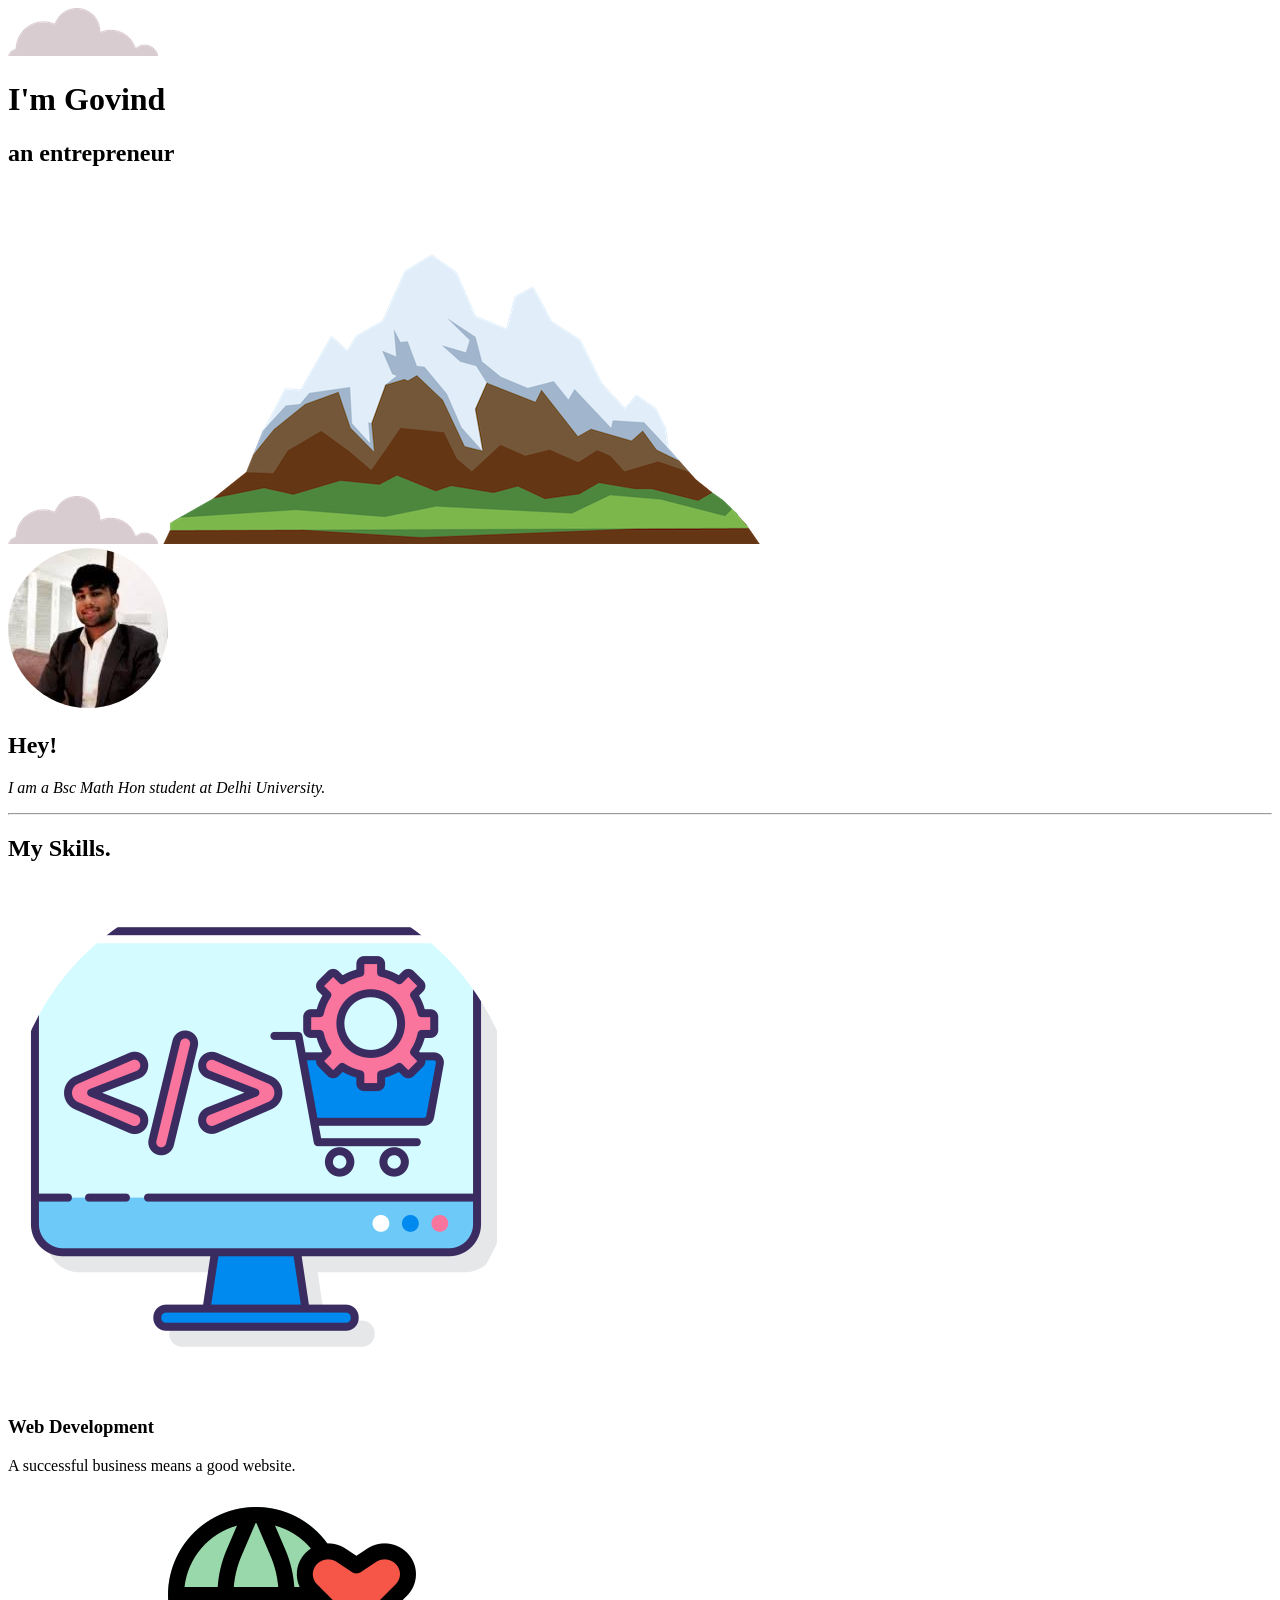
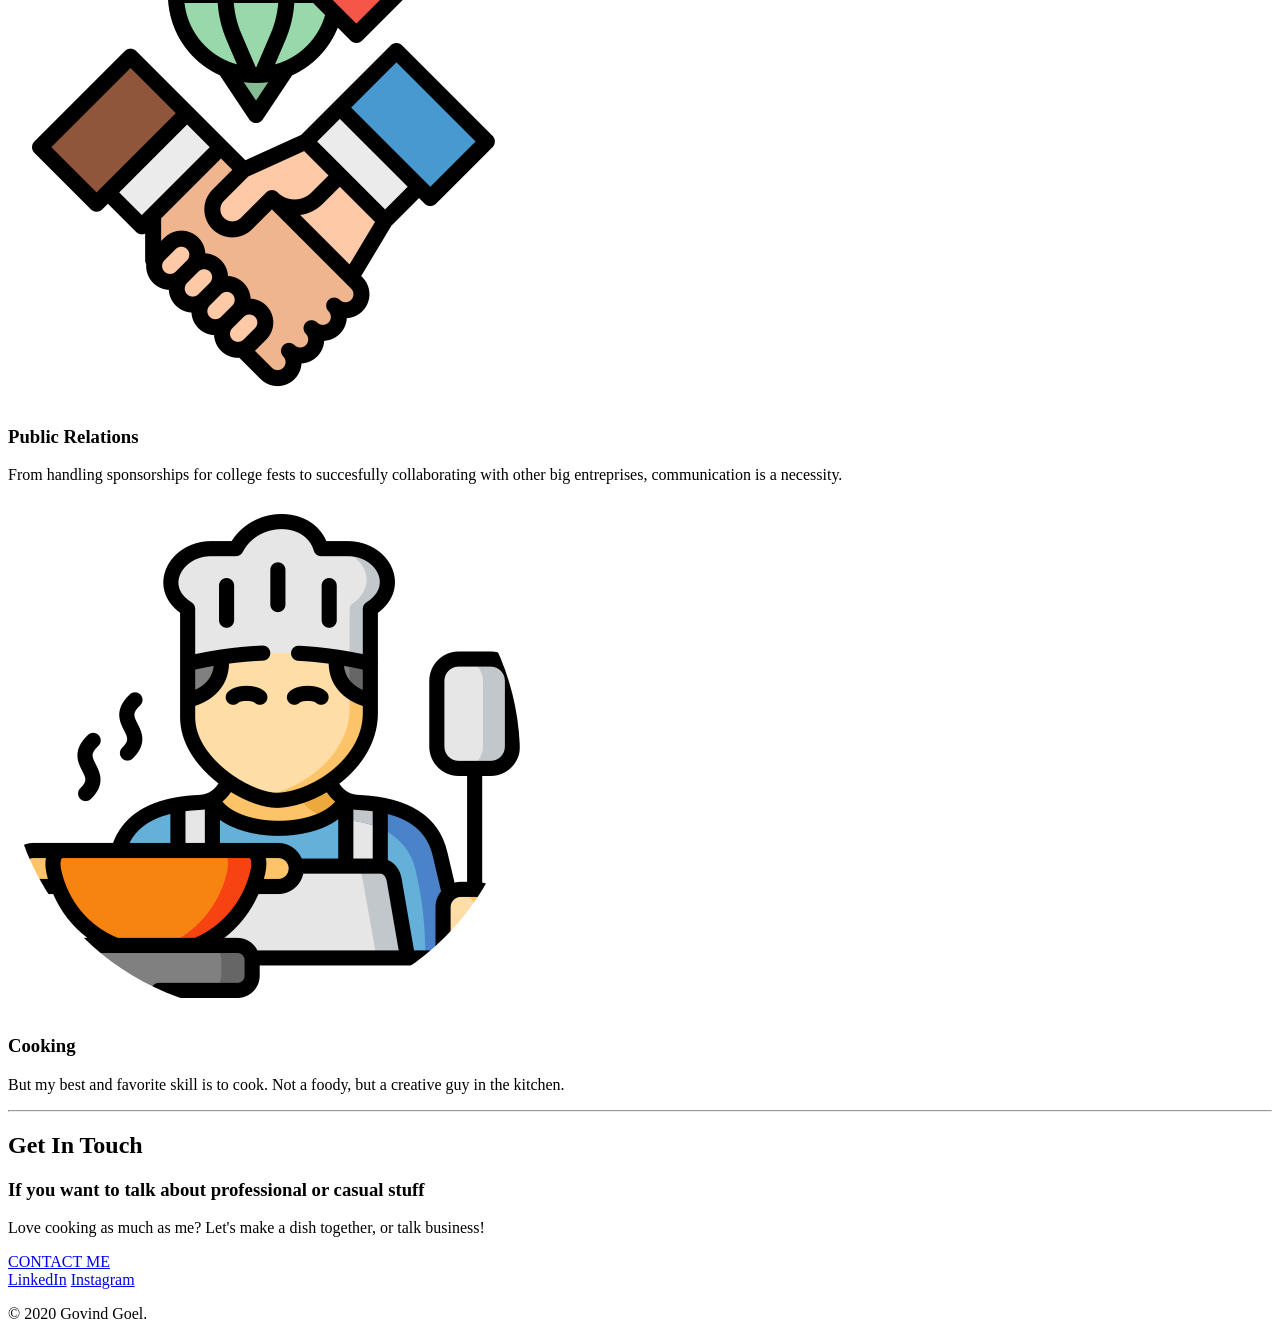
==== index.html @ f6703492 "first commit" ====
<!DOCTYPE html>
<html lang="en" dir="ltr">
  <head>
    <meta charset="utf-8">
    <title>Govind Goel</title>
    <link rel="stylesheet" href="css/styles.css">
    <link rel="icon" href="favicon.lnk">
<link href="https://fonts.googleapis.com/css2?family=Merriweather:ital@1&family=Montserrat:ital@1&family=Sacramento&display=swap" rel="stylesheet">
  </head>
  <body>
    <div class="top-container">
      <img src="images/cloud.png" class="top-cloud" alt="cloud.png">
<h1>I'm Govind</h1>
<h2>an entrepreneur</h2>
<img src="images/cloud.png" class="bottom-cloud" alt="cloud.png">
<img src="images/mountain.png" alt="mountain.png">
</div>
<div class="middle-container">
  <div class="profile">
    <img src="images/Govind.png" alt="govinds pic">
    <h2>Hey!</h2>
    <p><em>I am a Bsc Math Hon student at Delhi University.</em></p>
  </div>
  <hr>
  <div class="skills">
    <h2>My Skills.</h2>
    <div class="skill-row">
      <img class="coding-img" src="images/commerce.png" alt="coding.png">
      <h3>Web Development</h3>
      <p>A successful business means a good website.</p>
    </div>
    <div class="skill-row">
      <img class="pr-img" src="images/connection.png" alt="Public Relations">
      <h3>Public Relations</h3>
      <p>From handling sponsorships for college fests to succesfully collaborating with other big entreprises, communication is a necessity. </p>
    </div>
    <div class="skill-row">
      <img class="cook-img" src="images/cook.png" alt="Cooking.png">
      <h3>Cooking</h3>
      <p>But my best and favorite skill is to cook. Not a foody, but a creative guy in the kitchen.</p>
  </div>
  <hr>
  <div class="contact-me">
    <h2>Get In Touch</h2>
    <h3>If you want to talk about professional or casual stuff</h3>
    <p>Love cooking as much as me? Let's make a dish together, or talk business!</p>
    <a class="classname" href="mailto:govindnarayangoel395@gmail.com">CONTACT ME</a>
  </div>
</div>


<div class="bottom-container">
  <a class="footer-link" href="https://www.linkedin.com/in/govind-goel-08886a194/">LinkedIn</a>
  <a class="footer-link" href="https:www.instagram.com/govind_goel/?hl=en">Instagram</a>
  <p class="copyright"> © 2020 Govind Goel.</p>
</div>

  </body>
</html>
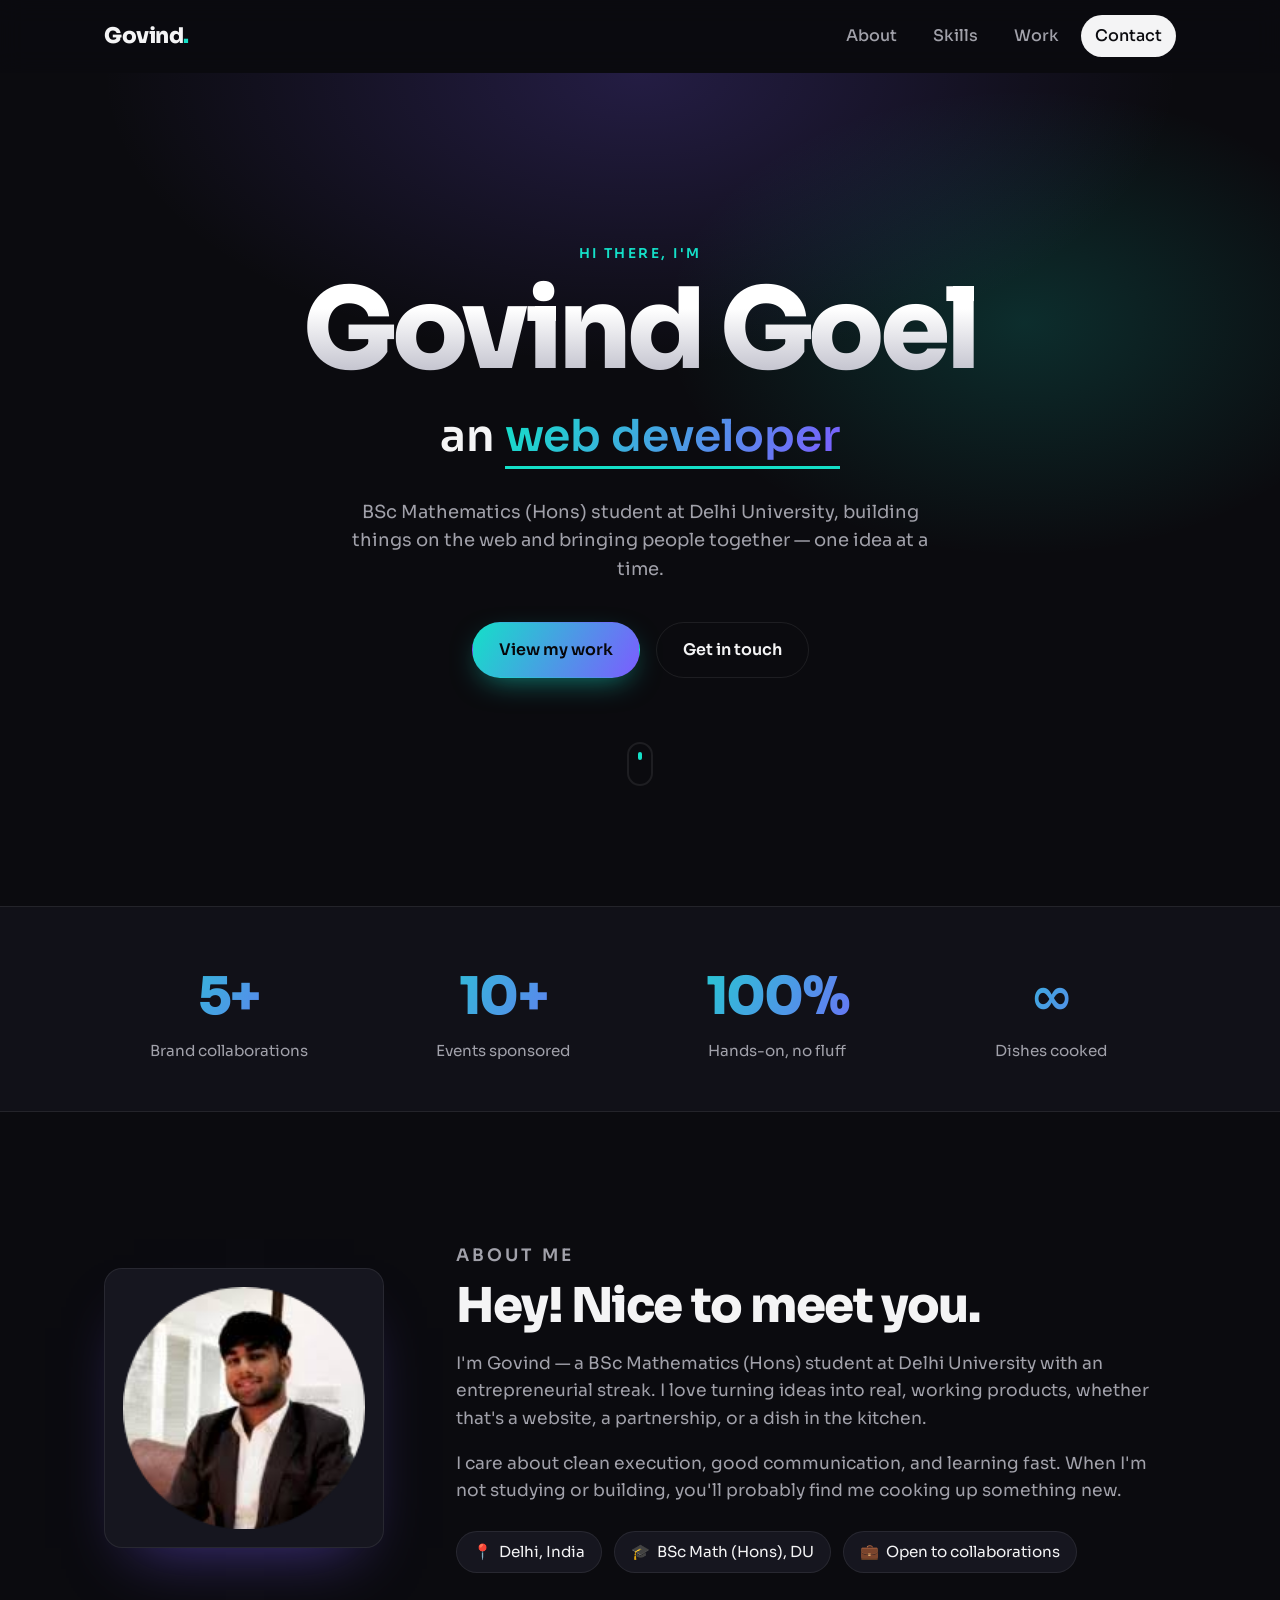
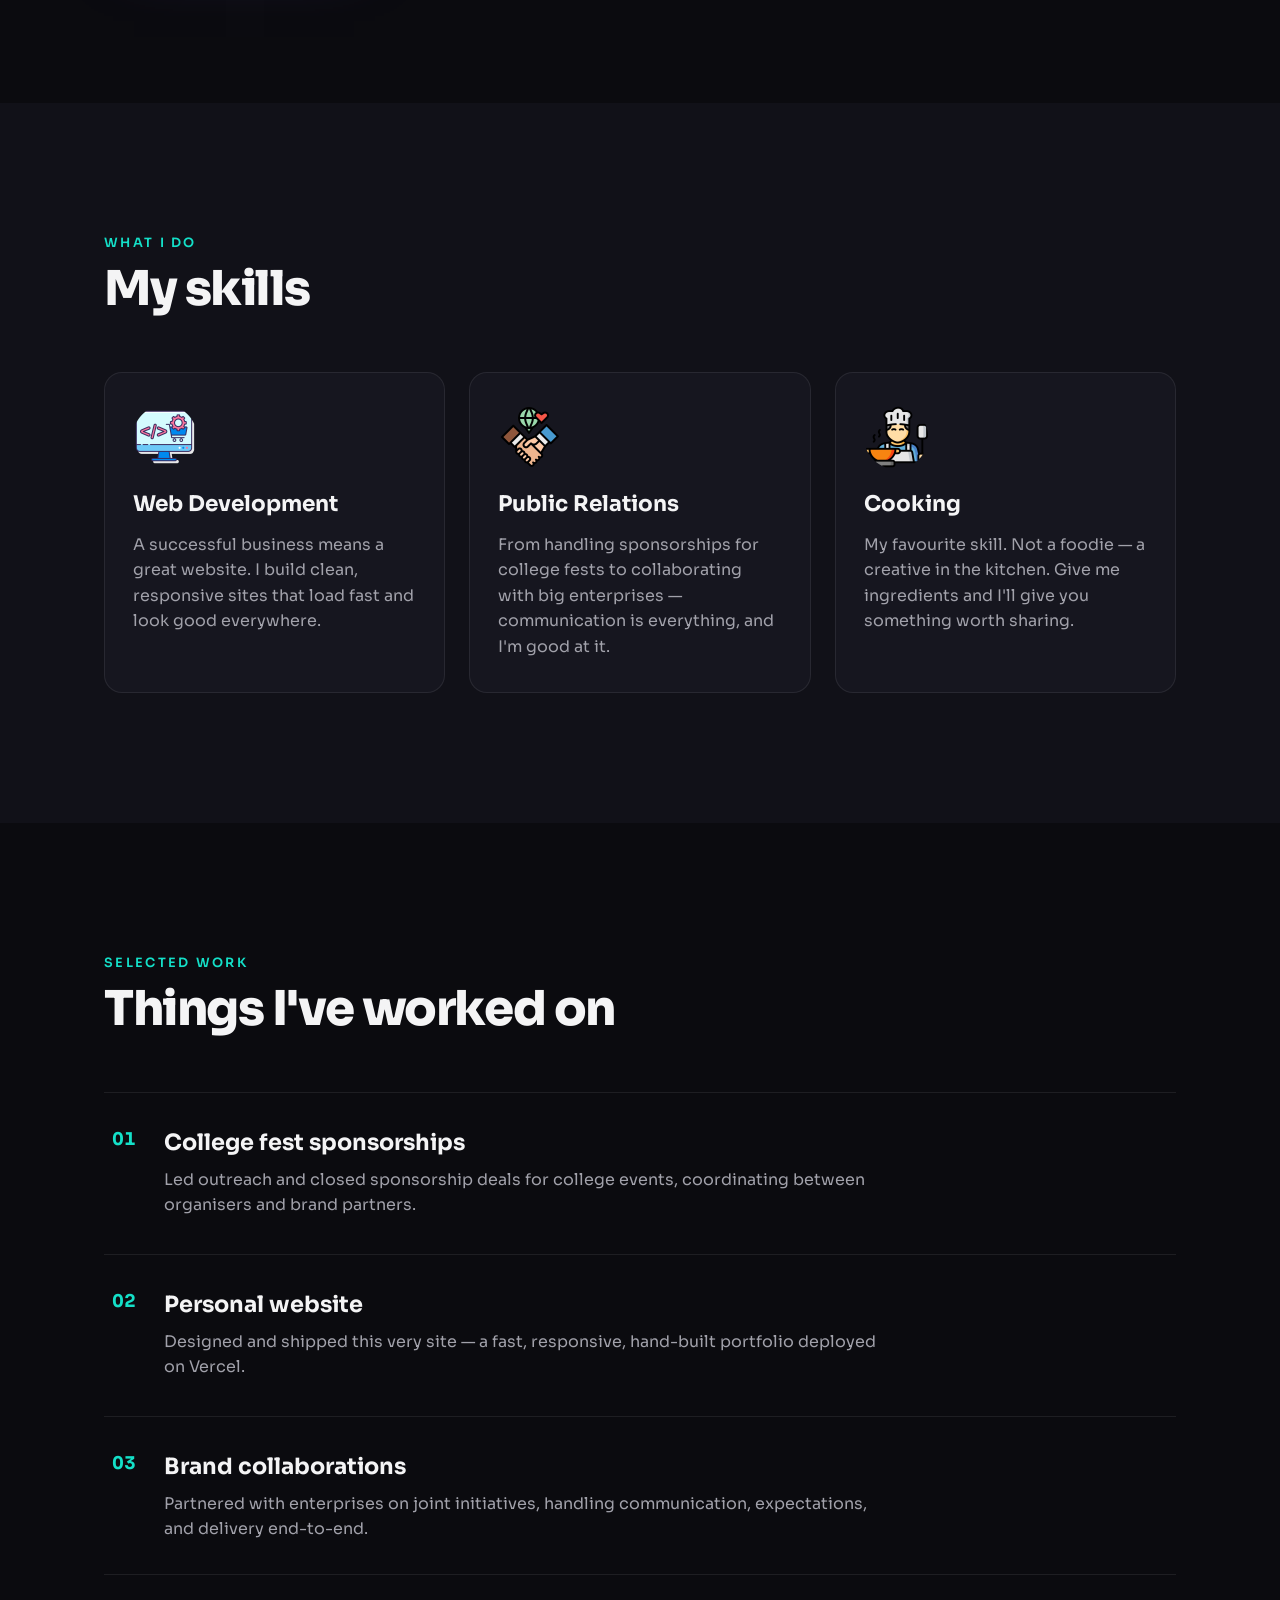
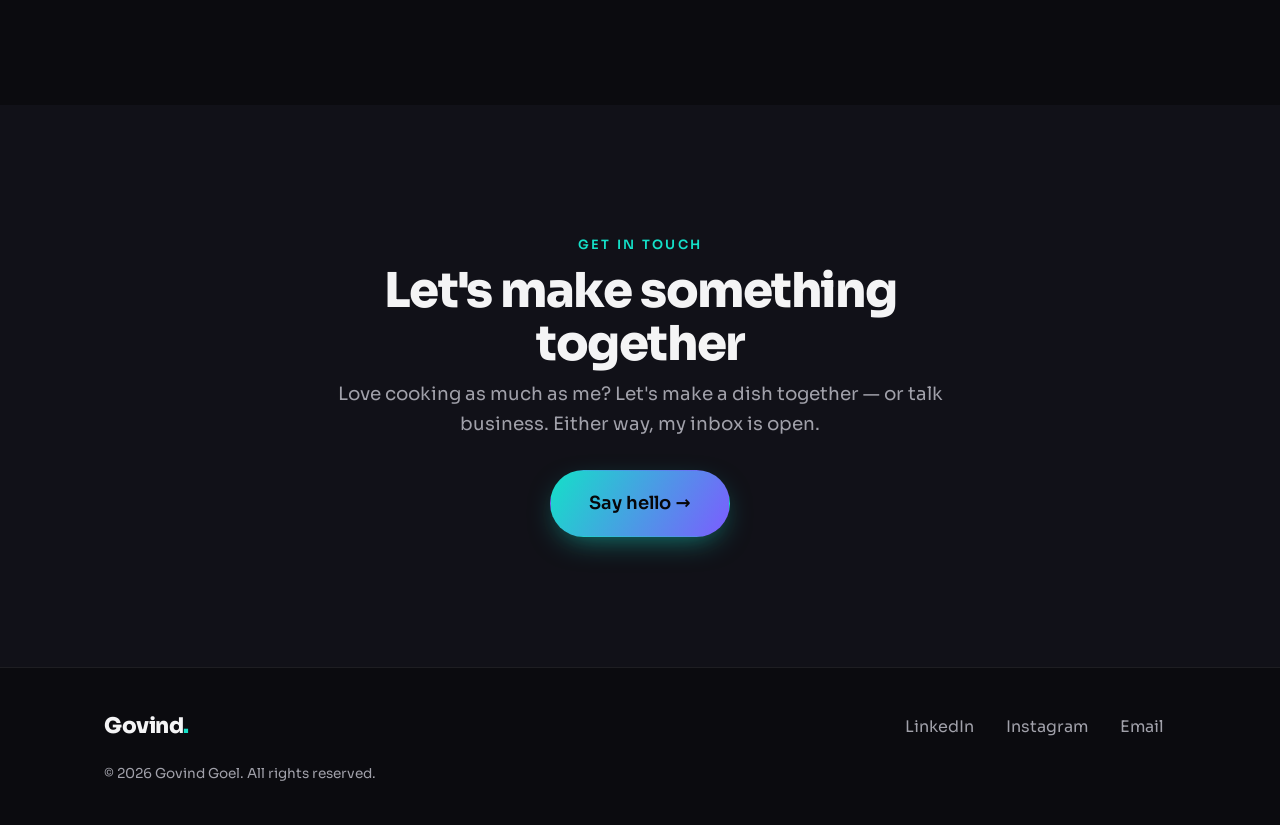
==== commit cd123c75: "Redesign personal site into a modern, bold creator-style landing page - Rebuild index.html with sema" ====
--- a/index.html
+++ b/index.html
@@ -1,59 +1,245 @@
 <!DOCTYPE html>
 <html lang="en" dir="ltr">
   <head>
-    <meta charset="utf-8">
-    <title>Govind Goel</title>
-    <link rel="stylesheet" href="css/styles.css">
-    <link rel="icon" href="favicon.lnk">
-<link href="https://fonts.googleapis.com/css2?family=Merriweather:ital@1&family=Montserrat:ital@1&family=Sacramento&display=swap" rel="stylesheet">
+    <script>
+      /* mark JS-enabled so scroll-reveal is a progressive enhancement */
+      document.documentElement.classList.add("js");
+    </script>
+    <meta charset="utf-8" />
+    <meta name="viewport" content="width=device-width, initial-scale=1.0" />
+    <meta name="description" content="Govind Goel — entrepreneur and BSc Mathematics (Hons) student at Delhi University. Web development, public relations, and a love for cooking." />
+    <meta name="author" content="Govind Goel" />
+
+    <!-- Open Graph / social preview -->
+    <meta property="og:title" content="Govind Goel — Entrepreneur" />
+    <meta property="og:description" content="Entrepreneur & BSc Mathematics (Hons) student at Delhi University." />
+    <meta property="og:type" content="website" />
+
+    <title>Govind Goel — Entrepreneur</title>
+
+    <link rel="icon" type="image/svg+xml" href="favicon.svg" />
+    <link rel="preconnect" href="https://fonts.googleapis.com" />
+    <link rel="preconnect" href="https://fonts.gstatic.com" crossorigin />
+    <link
+      href="https://fonts.googleapis.com/css2?family=Sora:wght@400;500;600;700;800&family=Sacramento&display=swap"
+      rel="stylesheet"
+    />
+    <link rel="stylesheet" href="CSS/styles.css" />
   </head>
+
   <body>
-    <div class="top-container">
-      <img src="images/cloud.png" class="top-cloud" alt="cloud.png">
-<h1>I'm Govind</h1>
-<h2>an entrepreneur</h2>
-<img src="images/cloud.png" class="bottom-cloud" alt="cloud.png">
-<img src="images/mountain.png" alt="mountain.png">
-</div>
-<div class="middle-container">
-  <div class="profile">
-    <img src="images/Govind.png" alt="govinds pic">
-    <h2>Hey!</h2>
-    <p><em>I am a Bsc Math Hon student at Delhi University.</em></p>
-  </div>
-  <hr>
-  <div class="skills">
-    <h2>My Skills.</h2>
-    <div class="skill-row">
-      <img class="coding-img" src="images/commerce.png" alt="coding.png">
-      <h3>Web Development</h3>
-      <p>A successful business means a good website.</p>
-    </div>
-    <div class="skill-row">
-      <img class="pr-img" src="images/connection.png" alt="Public Relations">
-      <h3>Public Relations</h3>
-      <p>From handling sponsorships for college fests to succesfully collaborating with other big entreprises, communication is a necessity. </p>
-    </div>
-    <div class="skill-row">
-      <img class="cook-img" src="images/cook.png" alt="Cooking.png">
-      <h3>Cooking</h3>
-      <p>But my best and favorite skill is to cook. Not a foody, but a creative guy in the kitchen.</p>
-  </div>
-  <hr>
-  <div class="contact-me">
-    <h2>Get In Touch</h2>
-    <h3>If you want to talk about professional or casual stuff</h3>
-    <p>Love cooking as much as me? Let's make a dish together, or talk business!</p>
-    <a class="classname" href="mailto:govindnarayangoel395@gmail.com">CONTACT ME</a>
-  </div>
-</div>
-
-
-<div class="bottom-container">
-  <a class="footer-link" href="https://www.linkedin.com/in/govind-goel-08886a194/">LinkedIn</a>
-  <a class="footer-link" href="https:www.instagram.com/govind_goel/?hl=en">Instagram</a>
-  <p class="copyright"> © 2020 Govind Goel.</p>
-</div>
-
+    <!-- Navigation -->
+    <header class="nav" id="top">
+      <div class="container nav__inner">
+        <a href="#top" class="nav__brand">Govind<span>.</span></a>
+
+        <button
+          class="nav__toggle"
+          id="navToggle"
+          aria-label="Toggle navigation"
+          aria-expanded="false"
+        >
+          <span></span><span></span><span></span>
+        </button>
+
+        <nav class="nav__links" id="navLinks">
+          <a href="#about">About</a>
+          <a href="#skills">Skills</a>
+          <a href="#work">Work</a>
+          <a href="#contact" class="nav__cta">Contact</a>
+        </nav>
+      </div>
+    </header>
+
+    <!-- Hero -->
+    <section class="hero">
+      <div class="hero__glow" aria-hidden="true"></div>
+      <div class="container hero__inner">
+        <p class="hero__eyebrow">Hi there, I'm</p>
+        <h1 class="hero__name">Govind Goel</h1>
+        <h2 class="hero__role">
+          an <span class="rotator" id="rotator">entrepreneur</span>
+        </h2>
+        <p class="hero__lead">
+          BSc Mathematics (Hons) student at Delhi University, building things on
+          the web and bringing people together — one idea at a time.
+        </p>
+        <div class="hero__actions">
+          <a href="#work" class="btn btn--primary">View my work</a>
+          <a href="#contact" class="btn btn--ghost">Get in touch</a>
+        </div>
+        <a href="#about" class="hero__scroll" aria-label="Scroll to about">
+          <span></span>
+        </a>
+      </div>
+    </section>
+
+    <!-- Impact band -->
+    <section class="stats" aria-label="At a glance">
+      <div class="container stats__grid">
+        <div class="stat">
+          <span class="stat__num" data-count="5">5+</span>
+          <span class="stat__label">Brand collaborations</span>
+        </div>
+        <div class="stat">
+          <span class="stat__num" data-count="10">10+</span>
+          <span class="stat__label">Events sponsored</span>
+        </div>
+        <div class="stat">
+          <span class="stat__num" data-count="100">100%</span>
+          <span class="stat__label">Hands-on, no fluff</span>
+        </div>
+        <div class="stat">
+          <span class="stat__num">∞</span>
+          <span class="stat__label">Dishes cooked</span>
+        </div>
+      </div>
+    </section>
+
+    <main>
+      <!-- About -->
+      <section class="section" id="about">
+        <div class="container about">
+          <div class="about__photo">
+            <img src="images/Govind.png" alt="Portrait of Govind Goel" loading="lazy" />
+          </div>
+          <div class="about__body">
+            <p class="section__kicker">About me</p>
+            <h2 class="section__title">Hey! Nice to meet you.</h2>
+            <p>
+              I'm Govind — a BSc Mathematics (Hons) student at Delhi University
+              with an entrepreneurial streak. I love turning ideas into
+              real, working products, whether that's a website, a partnership,
+              or a dish in the kitchen.
+            </p>
+            <p>
+              I care about clean execution, good communication, and learning
+              fast. When I'm not studying or building, you'll probably find me
+              cooking up something new.
+            </p>
+            <ul class="about__facts">
+              <li><strong>📍</strong> Delhi, India</li>
+              <li><strong>🎓</strong> BSc Math (Hons), DU</li>
+              <li><strong>💼</strong> Open to collaborations</li>
+            </ul>
+          </div>
+        </div>
+      </section>
+
+      <!-- Skills -->
+      <section class="section section--alt" id="skills">
+        <div class="container">
+          <div class="section__head">
+            <p class="section__kicker">What I do</p>
+            <h2 class="section__title">My skills</h2>
+          </div>
+
+          <div class="cards">
+            <article class="card">
+              <img class="card__icon" src="images/commerce.png" alt="" loading="lazy" />
+              <h3>Web Development</h3>
+              <p>
+                A successful business means a great website. I build clean,
+                responsive sites that load fast and look good everywhere.
+              </p>
+            </article>
+
+            <article class="card">
+              <img class="card__icon" src="images/connection.png" alt="" loading="lazy" />
+              <h3>Public Relations</h3>
+              <p>
+                From handling sponsorships for college fests to collaborating
+                with big enterprises — communication is everything, and I'm good
+                at it.
+              </p>
+            </article>
+
+            <article class="card">
+              <img class="card__icon" src="images/cook.png" alt="" loading="lazy" />
+              <h3>Cooking</h3>
+              <p>
+                My favourite skill. Not a foodie — a creative in the kitchen.
+                Give me ingredients and I'll give you something worth sharing.
+              </p>
+            </article>
+          </div>
+        </div>
+      </section>
+
+      <!-- Work / Highlights -->
+      <section class="section" id="work">
+        <div class="container">
+          <div class="section__head">
+            <p class="section__kicker">Selected work</p>
+            <h2 class="section__title">Things I've worked on</h2>
+          </div>
+
+          <div class="work">
+            <article class="work__item">
+              <span class="work__num">01</span>
+              <div>
+                <h3>College fest sponsorships</h3>
+                <p>
+                  Led outreach and closed sponsorship deals for college events,
+                  coordinating between organisers and brand partners.
+                </p>
+              </div>
+            </article>
+
+            <article class="work__item">
+              <span class="work__num">02</span>
+              <div>
+                <h3>Personal website</h3>
+                <p>
+                  Designed and shipped this very site — a fast, responsive,
+                  hand-built portfolio deployed on Vercel.
+                </p>
+              </div>
+            </article>
+
+            <article class="work__item">
+              <span class="work__num">03</span>
+              <div>
+                <h3>Brand collaborations</h3>
+                <p>
+                  Partnered with enterprises on joint initiatives, handling
+                  communication, expectations, and delivery end-to-end.
+                </p>
+              </div>
+            </article>
+          </div>
+        </div>
+      </section>
+
+      <!-- Contact -->
+      <section class="section section--alt" id="contact">
+        <div class="container contact">
+          <p class="section__kicker">Get in touch</p>
+          <h2 class="section__title">Let's make something together</h2>
+          <p class="contact__lead">
+            Love cooking as much as me? Let's make a dish together — or talk
+            business. Either way, my inbox is open.
+          </p>
+          <a class="btn btn--primary btn--lg" href="mailto:govindnarayangoel395@gmail.com">
+            Say hello →
+          </a>
+        </div>
+      </section>
+    </main>
+
+    <!-- Footer -->
+    <footer class="footer">
+      <div class="container footer__inner">
+        <a href="#top" class="nav__brand">Govind<span>.</span></a>
+        <nav class="footer__links">
+          <a href="https://www.linkedin.com/in/govind-goel-08886a194/" target="_blank" rel="noopener">LinkedIn</a>
+          <a href="https://www.instagram.com/govind_goel/?hl=en" target="_blank" rel="noopener">Instagram</a>
+          <a href="mailto:govindnarayangoel395@gmail.com">Email</a>
+        </nav>
+        <p class="footer__copy">© <span id="year">2026</span> Govind Goel. All rights reserved.</p>
+      </div>
+    </footer>
+
+    <script src="js/main.js"></script>
   </body>
 </html>
--- a/CSS/styles.css
+++ b/CSS/styles.css
@@ -0,0 +1,545 @@
+/* ============================================================
+   Govind Goel — personal site
+   Bold, creator-style landing page
+   ============================================================ */
+
+:root {
+  --bg: #0b0b0f;
+  --bg-alt: #111118;
+  --surface: #16161f;
+  --text: #f4f4f5;
+  --muted: #a1a1aa;
+  --line: rgba(255, 255, 255, 0.08);
+  --accent: #14e0c8;
+  --accent-2: #7c5cff;
+  --accent-grad: linear-gradient(120deg, #14e0c8 0%, #7c5cff 100%);
+  --radius: 18px;
+  --container: 1120px;
+  --ease: cubic-bezier(0.22, 1, 0.36, 1);
+}
+
+* {
+  box-sizing: border-box;
+}
+
+html {
+  scroll-behavior: smooth;
+  -webkit-text-size-adjust: 100%;
+}
+
+body {
+  margin: 0;
+  background: var(--bg);
+  color: var(--text);
+  font-family: "Sora", system-ui, -apple-system, "Segoe UI", sans-serif;
+  line-height: 1.6;
+  -webkit-font-smoothing: antialiased;
+  overflow-x: hidden;
+}
+
+img {
+  max-width: 100%;
+  display: block;
+}
+
+a {
+  color: inherit;
+  text-decoration: none;
+}
+
+.container {
+  width: 100%;
+  max-width: var(--container);
+  margin-inline: auto;
+  padding-inline: 24px;
+}
+
+/* ---------- Buttons ---------- */
+.btn {
+  display: inline-flex;
+  align-items: center;
+  justify-content: center;
+  gap: 8px;
+  padding: 14px 26px;
+  border-radius: 999px;
+  font-weight: 600;
+  font-size: 1rem;
+  border: 1px solid transparent;
+  cursor: pointer;
+  transition: transform 0.25s var(--ease), box-shadow 0.25s var(--ease),
+    background 0.25s var(--ease), color 0.25s var(--ease);
+}
+.btn--primary {
+  background: var(--accent-grad);
+  color: #07070a;
+  box-shadow: 0 10px 30px -10px rgba(20, 224, 200, 0.6);
+}
+.btn--primary:hover {
+  transform: translateY(-3px);
+  box-shadow: 0 18px 40px -12px rgba(124, 92, 255, 0.6);
+}
+.btn--ghost {
+  border-color: var(--line);
+  color: var(--text);
+  background: transparent;
+}
+.btn--ghost:hover {
+  border-color: var(--accent);
+  color: var(--accent);
+  transform: translateY(-3px);
+}
+.btn--lg {
+  padding: 18px 38px;
+  font-size: 1.125rem;
+}
+
+/* ---------- Nav ---------- */
+.nav {
+  position: sticky;
+  top: 0;
+  z-index: 50;
+  backdrop-filter: blur(12px);
+  background: rgba(11, 11, 15, 0.6);
+  border-bottom: 1px solid transparent;
+  transition: border-color 0.3s, background 0.3s;
+}
+.nav.is-scrolled {
+  border-bottom-color: var(--line);
+  background: rgba(11, 11, 15, 0.85);
+}
+.nav__inner {
+  display: flex;
+  align-items: center;
+  justify-content: space-between;
+  height: 72px;
+}
+.nav__brand {
+  font-weight: 800;
+  font-size: 1.35rem;
+  letter-spacing: -0.02em;
+}
+.nav__brand span {
+  color: var(--accent);
+}
+.nav__links {
+  display: flex;
+  align-items: center;
+  gap: 8px;
+}
+.nav__links a {
+  padding: 8px 14px;
+  border-radius: 999px;
+  color: var(--muted);
+  font-weight: 500;
+  transition: color 0.2s, background 0.2s;
+}
+.nav__links a:hover {
+  color: var(--text);
+}
+.nav__cta {
+  background: var(--text);
+  color: var(--bg) !important;
+}
+.nav__cta:hover {
+  background: var(--accent);
+}
+.nav__toggle {
+  display: none;
+  flex-direction: column;
+  gap: 5px;
+  background: none;
+  border: 0;
+  cursor: pointer;
+  padding: 8px;
+}
+.nav__toggle span {
+  width: 26px;
+  height: 2px;
+  background: var(--text);
+  border-radius: 2px;
+  transition: transform 0.3s, opacity 0.3s;
+}
+.nav__toggle[aria-expanded="true"] span:nth-child(1) {
+  transform: translateY(7px) rotate(45deg);
+}
+.nav__toggle[aria-expanded="true"] span:nth-child(2) {
+  opacity: 0;
+}
+.nav__toggle[aria-expanded="true"] span:nth-child(3) {
+  transform: translateY(-7px) rotate(-45deg);
+}
+
+/* ---------- Hero ---------- */
+.hero {
+  position: relative;
+  padding: clamp(80px, 14vw, 170px) 0 clamp(70px, 10vw, 120px);
+  text-align: center;
+  overflow: hidden;
+}
+.hero__glow {
+  position: absolute;
+  inset: 0;
+  background: radial-gradient(
+      60% 50% at 50% 0%,
+      rgba(124, 92, 255, 0.22),
+      transparent 70%
+    ),
+    radial-gradient(40% 40% at 80% 30%, rgba(20, 224, 200, 0.16), transparent 70%);
+  pointer-events: none;
+}
+.hero__inner {
+  position: relative;
+}
+.hero__eyebrow {
+  color: var(--accent);
+  font-weight: 600;
+  letter-spacing: 0.18em;
+  text-transform: uppercase;
+  font-size: 0.85rem;
+  margin: 0 0 12px;
+}
+.hero__name {
+  font-size: clamp(3rem, 11vw, 7rem);
+  line-height: 0.95;
+  letter-spacing: -0.04em;
+  font-weight: 800;
+  margin: 0;
+  background: linear-gradient(180deg, #fff 30%, #b9b9c6);
+  -webkit-background-clip: text;
+  background-clip: text;
+  color: transparent;
+}
+.hero__role {
+  font-size: clamp(1.5rem, 5vw, 2.75rem);
+  font-weight: 600;
+  margin: 18px 0 0;
+  color: var(--text);
+}
+.rotator {
+  background: var(--accent-grad);
+  -webkit-background-clip: text;
+  background-clip: text;
+  color: transparent;
+  border-bottom: 3px solid var(--accent);
+  padding-bottom: 2px;
+}
+.hero__lead {
+  max-width: 620px;
+  margin: 26px auto 0;
+  color: var(--muted);
+  font-size: 1.125rem;
+}
+.hero__actions {
+  margin-top: 38px;
+  display: flex;
+  gap: 16px;
+  justify-content: center;
+  flex-wrap: wrap;
+}
+.hero__scroll {
+  display: block;
+  width: 26px;
+  height: 44px;
+  border: 2px solid var(--line);
+  border-radius: 14px;
+  margin: 64px auto 0;
+  position: relative;
+}
+.hero__scroll span {
+  position: absolute;
+  top: 8px;
+  left: 50%;
+  width: 4px;
+  height: 8px;
+  margin-left: -2px;
+  background: var(--accent);
+  border-radius: 2px;
+  animation: scroll 1.6s infinite;
+}
+@keyframes scroll {
+  0% { opacity: 0; transform: translateY(0); }
+  40% { opacity: 1; }
+  100% { opacity: 0; transform: translateY(16px); }
+}
+
+/* ---------- Stats band ---------- */
+.stats {
+  border-top: 1px solid var(--line);
+  border-bottom: 1px solid var(--line);
+  background: var(--bg-alt);
+}
+.stats__grid {
+  display: grid;
+  grid-template-columns: repeat(4, 1fr);
+  gap: 24px;
+  padding-block: 48px;
+}
+.stat {
+  text-align: center;
+}
+.stat__num {
+  display: block;
+  font-size: clamp(2rem, 5vw, 3.25rem);
+  font-weight: 800;
+  letter-spacing: -0.03em;
+  background: var(--accent-grad);
+  -webkit-background-clip: text;
+  background-clip: text;
+  color: transparent;
+}
+.stat__label {
+  color: var(--muted);
+  font-size: 0.95rem;
+}
+
+/* ---------- Sections ---------- */
+.section {
+  padding-block: clamp(72px, 12vw, 130px);
+}
+.section--alt {
+  background: var(--bg-alt);
+}
+.section__kicker {
+  color: var(--accent);
+  text-transform: uppercase;
+  letter-spacing: 0.18em;
+  font-size: 0.8rem;
+  font-weight: 600;
+  margin: 0 0 10px;
+}
+.section__title {
+  font-size: clamp(1.9rem, 5vw, 3rem);
+  font-weight: 800;
+  letter-spacing: -0.03em;
+  margin: 0 0 8px;
+  line-height: 1.1;
+}
+.section__head {
+  max-width: 640px;
+  margin-bottom: 56px;
+}
+
+/* ---------- About ---------- */
+.about {
+  display: grid;
+  grid-template-columns: 280px 1fr;
+  gap: clamp(32px, 6vw, 72px);
+  align-items: center;
+}
+.about__photo img {
+  width: 100%;
+  border-radius: var(--radius);
+  border: 1px solid var(--line);
+  background: var(--surface);
+  padding: 18px;
+  box-shadow: 0 30px 60px -30px rgba(124, 92, 255, 0.5);
+}
+.about__body p {
+  color: var(--muted);
+  font-size: 1.075rem;
+}
+.about__facts {
+  list-style: none;
+  padding: 0;
+  margin: 26px 0 0;
+  display: flex;
+  flex-wrap: wrap;
+  gap: 12px;
+}
+.about__facts li {
+  background: var(--surface);
+  border: 1px solid var(--line);
+  border-radius: 999px;
+  padding: 8px 16px;
+  font-size: 0.95rem;
+}
+.about__facts strong {
+  margin-right: 4px;
+}
+
+/* ---------- Skill cards ---------- */
+.cards {
+  display: grid;
+  grid-template-columns: repeat(auto-fit, minmax(260px, 1fr));
+  gap: 24px;
+}
+.card {
+  background: var(--surface);
+  border: 1px solid var(--line);
+  border-radius: var(--radius);
+  padding: 32px 28px;
+  transition: transform 0.3s var(--ease), border-color 0.3s, box-shadow 0.3s;
+}
+.card:hover {
+  transform: translateY(-6px);
+  border-color: rgba(20, 224, 200, 0.4);
+  box-shadow: 0 24px 50px -30px rgba(20, 224, 200, 0.6);
+}
+.card__icon {
+  width: 64px;
+  height: 64px;
+  object-fit: contain;
+  margin-bottom: 18px;
+}
+.card h3 {
+  margin: 0 0 10px;
+  font-size: 1.35rem;
+  font-weight: 700;
+}
+.card p {
+  margin: 0;
+  color: var(--muted);
+}
+
+/* ---------- Work ---------- */
+.work {
+  display: grid;
+  gap: 4px;
+}
+.work__item {
+  display: flex;
+  gap: 28px;
+  align-items: flex-start;
+  padding: 32px 8px;
+  border-top: 1px solid var(--line);
+  transition: padding-left 0.3s var(--ease);
+}
+.work__item:last-child {
+  border-bottom: 1px solid var(--line);
+}
+.work__item:hover {
+  padding-left: 20px;
+}
+.work__num {
+  font-size: 1.1rem;
+  font-weight: 700;
+  color: var(--accent);
+  font-feature-settings: "tnum";
+}
+.work__item h3 {
+  margin: 0 0 6px;
+  font-size: 1.4rem;
+  font-weight: 700;
+}
+.work__item p {
+  margin: 0;
+  color: var(--muted);
+  max-width: 60ch;
+}
+
+/* ---------- Contact ---------- */
+.contact {
+  text-align: center;
+  max-width: 680px;
+}
+.contact__lead {
+  color: var(--muted);
+  font-size: 1.15rem;
+  margin: 0 auto 32px;
+}
+
+/* ---------- Footer ---------- */
+.footer {
+  border-top: 1px solid var(--line);
+  padding-block: 40px;
+}
+.footer__inner {
+  display: flex;
+  flex-wrap: wrap;
+  gap: 18px;
+  align-items: center;
+  justify-content: space-between;
+}
+.footer__links {
+  display: flex;
+  gap: 8px;
+  flex-wrap: wrap;
+}
+.footer__links a {
+  color: var(--muted);
+  padding: 6px 12px;
+  border-radius: 999px;
+  transition: color 0.2s;
+}
+.footer__links a:hover {
+  color: var(--accent);
+}
+.footer__copy {
+  color: var(--muted);
+  font-size: 0.85rem;
+  margin: 0;
+  width: 100%;
+}
+
+/* ---------- Reveal animation (progressive enhancement) ----------
+   Only hide content when JS is active; without JS everything shows. */
+.js .reveal {
+  opacity: 0;
+  transform: translateY(28px);
+  transition: opacity 0.7s var(--ease), transform 0.7s var(--ease);
+}
+.js .reveal.is-visible {
+  opacity: 1;
+  transform: none;
+}
+
+/* ---------- Responsive ---------- */
+@media (max-width: 820px) {
+  .about {
+    grid-template-columns: 1fr;
+    text-align: center;
+  }
+  .about__photo {
+    max-width: 220px;
+    margin-inline: auto;
+  }
+  .about__facts {
+    justify-content: center;
+  }
+  .stats__grid {
+    grid-template-columns: repeat(2, 1fr);
+    gap: 32px 16px;
+  }
+}
+
+@media (max-width: 680px) {
+  .nav__toggle {
+    display: flex;
+  }
+  .nav__links {
+    position: fixed;
+    inset: 72px 0 auto 0;
+    flex-direction: column;
+    gap: 4px;
+    padding: 16px 24px 24px;
+    background: rgba(11, 11, 15, 0.97);
+    backdrop-filter: blur(14px);
+    border-bottom: 1px solid var(--line);
+    transform: translateY(-130%);
+    transition: transform 0.4s var(--ease);
+  }
+  .nav__links.is-open {
+    transform: translateY(0);
+  }
+  .nav__links a {
+    width: 100%;
+    padding: 14px;
+  }
+  .hero__actions {
+    flex-direction: column;
+  }
+  .hero__actions .btn {
+    width: 100%;
+  }
+}
+
+@media (prefers-reduced-motion: reduce) {
+  * {
+    animation: none !important;
+    scroll-behavior: auto;
+  }
+  .reveal {
+    opacity: 1;
+    transform: none;
+  }
+}
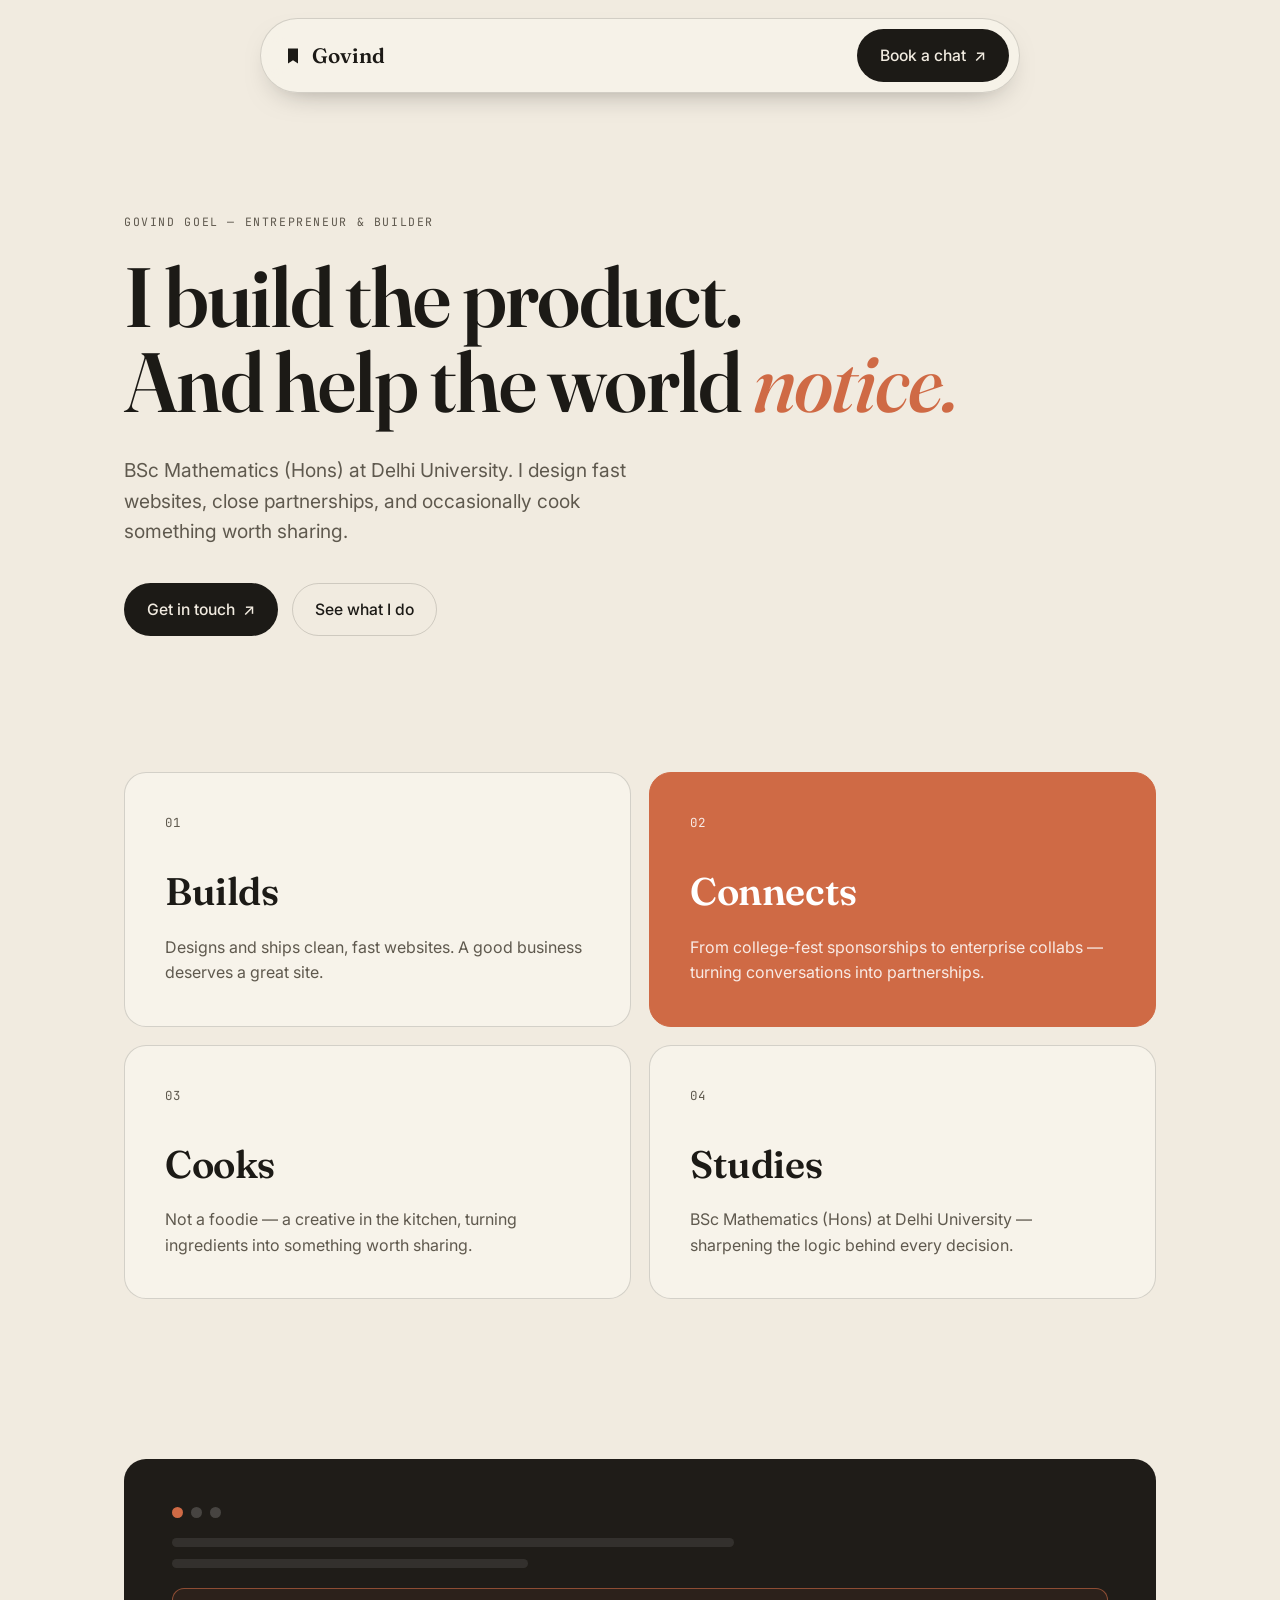
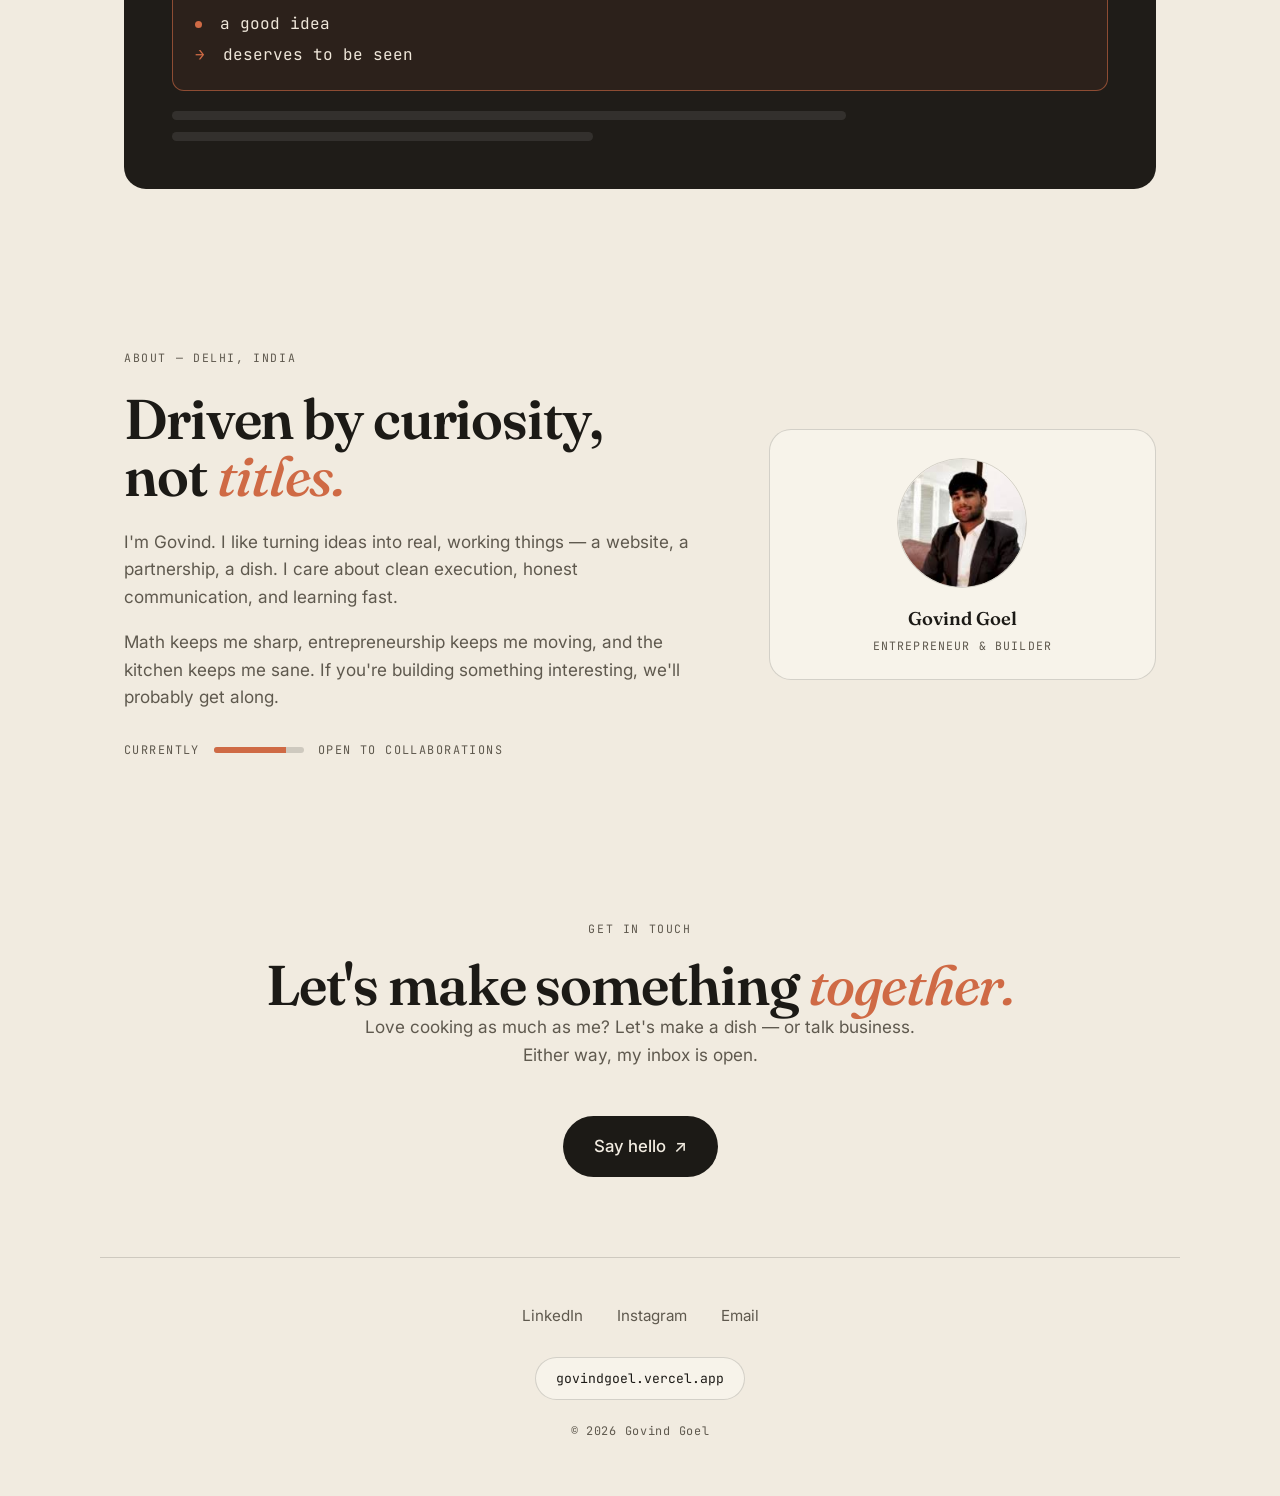
==== commit 3430640c: "Restyle site in warm editorial (trymemoir.ai / Claude) aesthetic - Cream paper palette with terracot" ====
--- a/index.html
+++ b/index.html
@@ -2,242 +2,170 @@
 <html lang="en" dir="ltr">
   <head>
     <script>
-      /* mark JS-enabled so scroll-reveal is a progressive enhancement */
       document.documentElement.classList.add("js");
     </script>
     <meta charset="utf-8" />
     <meta name="viewport" content="width=device-width, initial-scale=1.0" />
-    <meta name="description" content="Govind Goel — entrepreneur and BSc Mathematics (Hons) student at Delhi University. Web development, public relations, and a love for cooking." />
+    <meta name="description" content="Govind Goel — entrepreneur, web developer, and BSc Mathematics (Hons) student at Delhi University. I build the product, and help the world notice." />
     <meta name="author" content="Govind Goel" />
-
-    <!-- Open Graph / social preview -->
-    <meta property="og:title" content="Govind Goel — Entrepreneur" />
-    <meta property="og:description" content="Entrepreneur & BSc Mathematics (Hons) student at Delhi University." />
+    <meta property="og:title" content="Govind Goel — Entrepreneur & Builder" />
+    <meta property="og:description" content="I build the product. And help the world notice." />
     <meta property="og:type" content="website" />
 
-    <title>Govind Goel — Entrepreneur</title>
+    <title>Govind Goel — Entrepreneur & Builder</title>
 
     <link rel="icon" type="image/svg+xml" href="favicon.svg" />
     <link rel="preconnect" href="https://fonts.googleapis.com" />
     <link rel="preconnect" href="https://fonts.gstatic.com" crossorigin />
     <link
-      href="https://fonts.googleapis.com/css2?family=Sora:wght@400;500;600;700;800&family=Sacramento&display=swap"
+      href="https://fonts.googleapis.com/css2?family=Fraunces:ital,opsz,wght@0,9..144,400;0,9..144,500;0,9..144,600;0,9..144,700;1,9..144,400;1,9..144,500;1,9..144,600&family=Inter:wght@400;500;600&family=JetBrains+Mono:wght@400;500&display=swap"
       rel="stylesheet"
     />
     <link rel="stylesheet" href="CSS/styles.css" />
   </head>
 
   <body>
-    <!-- Navigation -->
+    <!-- Floating pill nav -->
     <header class="nav" id="top">
-      <div class="container nav__inner">
-        <a href="#top" class="nav__brand">Govind<span>.</span></a>
-
-        <button
-          class="nav__toggle"
-          id="navToggle"
-          aria-label="Toggle navigation"
-          aria-expanded="false"
-        >
-          <span></span><span></span><span></span>
-        </button>
-
-        <nav class="nav__links" id="navLinks">
-          <a href="#about">About</a>
-          <a href="#skills">Skills</a>
-          <a href="#work">Work</a>
-          <a href="#contact" class="nav__cta">Contact</a>
-        </nav>
+      <div class="nav__pill">
+        <a href="#top" class="brand">
+          <svg class="brand__mark" viewBox="0 0 24 24" aria-hidden="true">
+            <path d="M6 3h12v18l-6-4-6 4V3z" />
+          </svg>
+          <span>Govind</span>
+        </a>
+        <a href="#contact" class="btn btn--dark">Book a chat <span aria-hidden="true">↗</span></a>
       </div>
     </header>
 
-    <!-- Hero -->
-    <section class="hero">
-      <div class="hero__glow" aria-hidden="true"></div>
-      <div class="container hero__inner">
-        <p class="hero__eyebrow">Hi there, I'm</p>
-        <h1 class="hero__name">Govind Goel</h1>
-        <h2 class="hero__role">
-          an <span class="rotator" id="rotator">entrepreneur</span>
-        </h2>
+    <main>
+      <!-- Hero -->
+      <section class="hero">
+        <p class="label">Govind Goel — Entrepreneur &amp; Builder</p>
+        <h1 class="display">
+          I build the product.<br />
+          And help the world <em>notice.</em>
+        </h1>
         <p class="hero__lead">
-          BSc Mathematics (Hons) student at Delhi University, building things on
-          the web and bringing people together — one idea at a time.
+          BSc Mathematics (Hons) at Delhi University. I design fast websites,
+          close partnerships, and occasionally cook something worth sharing.
         </p>
         <div class="hero__actions">
-          <a href="#work" class="btn btn--primary">View my work</a>
-          <a href="#contact" class="btn btn--ghost">Get in touch</a>
+          <a href="#contact" class="btn btn--dark">Get in touch <span aria-hidden="true">↗</span></a>
+          <a href="#work" class="btn btn--outline">See what I do</a>
         </div>
-        <a href="#about" class="hero__scroll" aria-label="Scroll to about">
-          <span></span>
-        </a>
-      </div>
-    </section>
+      </section>
 
-    <!-- Impact band -->
-    <section class="stats" aria-label="At a glance">
-      <div class="container stats__grid">
-        <div class="stat">
-          <span class="stat__num" data-count="5">5+</span>
-          <span class="stat__label">Brand collaborations</span>
+      <!-- 2x2 numbered cards -->
+      <section class="section" id="work">
+        <div class="grid">
+          <article class="tile">
+            <span class="tile__num">01</span>
+            <h2 class="tile__title">Builds</h2>
+            <p>Designs and ships clean, fast websites. A good business deserves a great site.</p>
+          </article>
+
+          <article class="tile tile--filled">
+            <span class="tile__num">02</span>
+            <h2 class="tile__title">Connects</h2>
+            <p>From college-fest sponsorships to enterprise collabs — turning conversations into partnerships.</p>
+          </article>
+
+          <article class="tile">
+            <span class="tile__num">03</span>
+            <h2 class="tile__title">Cooks</h2>
+            <p>Not a foodie — a creative in the kitchen, turning ingredients into something worth sharing.</p>
+          </article>
+
+          <article class="tile">
+            <span class="tile__num">04</span>
+            <h2 class="tile__title">Studies</h2>
+            <p>BSc Mathematics (Hons) at Delhi University — sharpening the logic behind every decision.</p>
+          </article>
         </div>
-        <div class="stat">
-          <span class="stat__num" data-count="10">10+</span>
-          <span class="stat__label">Events sponsored</span>
-        </div>
-        <div class="stat">
-          <span class="stat__num" data-count="100">100%</span>
-          <span class="stat__label">Hands-on, no fluff</span>
-        </div>
-        <div class="stat">
-          <span class="stat__num">∞</span>
-          <span class="stat__label">Dishes cooked</span>
-        </div>
-      </div>
-    </section>
+      </section>
 
-    <main>
-      <!-- About -->
-      <section class="section" id="about">
-        <div class="container about">
-          <div class="about__photo">
-            <img src="images/Govind.png" alt="Portrait of Govind Goel" loading="lazy" />
+      <!-- Dark product / philosophy panel -->
+      <section class="section">
+        <div class="panel">
+          <div class="panel__bar">
+            <span></span><span></span><span></span>
           </div>
-          <div class="about__body">
-            <p class="section__kicker">About me</p>
-            <h2 class="section__title">Hey! Nice to meet you.</h2>
-            <p>
-              I'm Govind — a BSc Mathematics (Hons) student at Delhi University
-              with an entrepreneurial streak. I love turning ideas into
-              real, working products, whether that's a website, a partnership,
-              or a dish in the kitchen.
-            </p>
-            <p>
-              I care about clean execution, good communication, and learning
-              fast. When I'm not studying or building, you'll probably find me
-              cooking up something new.
-            </p>
-            <ul class="about__facts">
-              <li><strong>📍</strong> Delhi, India</li>
-              <li><strong>🎓</strong> BSc Math (Hons), DU</li>
-              <li><strong>💼</strong> Open to collaborations</li>
-            </ul>
+          <div class="panel__lines" aria-hidden="true">
+            <i style="width: 60%"></i>
+            <i style="width: 38%"></i>
+          </div>
+          <div class="panel__box">
+            <code>
+              <span class="dot"></span> a good idea<br />
+              <span class="arrow">→</span> deserves to be seen
+            </code>
+          </div>
+          <div class="panel__lines" aria-hidden="true">
+            <i style="width: 72%"></i>
+            <i style="width: 45%"></i>
           </div>
         </div>
       </section>
 
-      <!-- Skills -->
-      <section class="section section--alt" id="skills">
-        <div class="container">
-          <div class="section__head">
-            <p class="section__kicker">What I do</p>
-            <h2 class="section__title">My skills</h2>
+      <!-- Editorial about -->
+      <section class="section" id="about">
+        <div class="editorial">
+          <div class="editorial__main">
+            <p class="label">About — Delhi, India</p>
+            <h2 class="display display--md">
+              Driven by curiosity,<br />
+              not <em>titles.</em>
+            </h2>
+            <p class="prose">
+              I'm Govind. I like turning ideas into real, working things —
+              a website, a partnership, a dish. I care about clean execution,
+              honest communication, and learning fast.
+            </p>
+            <p class="prose">
+              Math keeps me sharp, entrepreneurship keeps me moving, and the
+              kitchen keeps me sane. If you're building something interesting,
+              we'll probably get along.
+            </p>
+            <div class="meter">
+              <span class="meter__label">Currently</span>
+              <span class="meter__track"><i></i></span>
+              <span class="meter__val">open to collaborations</span>
+            </div>
           </div>
 
-          <div class="cards">
-            <article class="card">
-              <img class="card__icon" src="images/commerce.png" alt="" loading="lazy" />
-              <h3>Web Development</h3>
-              <p>
-                A successful business means a great website. I build clean,
-                responsive sites that load fast and look good everywhere.
-              </p>
-            </article>
-
-            <article class="card">
-              <img class="card__icon" src="images/connection.png" alt="" loading="lazy" />
-              <h3>Public Relations</h3>
-              <p>
-                From handling sponsorships for college fests to collaborating
-                with big enterprises — communication is everything, and I'm good
-                at it.
-              </p>
-            </article>
-
-            <article class="card">
-              <img class="card__icon" src="images/cook.png" alt="" loading="lazy" />
-              <h3>Cooking</h3>
-              <p>
-                My favourite skill. Not a foodie — a creative in the kitchen.
-                Give me ingredients and I'll give you something worth sharing.
-              </p>
-            </article>
-          </div>
-        </div>
-      </section>
-
-      <!-- Work / Highlights -->
-      <section class="section" id="work">
-        <div class="container">
-          <div class="section__head">
-            <p class="section__kicker">Selected work</p>
-            <h2 class="section__title">Things I've worked on</h2>
-          </div>
-
-          <div class="work">
-            <article class="work__item">
-              <span class="work__num">01</span>
-              <div>
-                <h3>College fest sponsorships</h3>
-                <p>
-                  Led outreach and closed sponsorship deals for college events,
-                  coordinating between organisers and brand partners.
-                </p>
-              </div>
-            </article>
-
-            <article class="work__item">
-              <span class="work__num">02</span>
-              <div>
-                <h3>Personal website</h3>
-                <p>
-                  Designed and shipped this very site — a fast, responsive,
-                  hand-built portfolio deployed on Vercel.
-                </p>
-              </div>
-            </article>
-
-            <article class="work__item">
-              <span class="work__num">03</span>
-              <div>
-                <h3>Brand collaborations</h3>
-                <p>
-                  Partnered with enterprises on joint initiatives, handling
-                  communication, expectations, and delivery end-to-end.
-                </p>
-              </div>
-            </article>
-          </div>
+          <aside class="editorial__card">
+            <img src="images/Govind.png" alt="Portrait of Govind Goel" loading="lazy" />
+            <p class="editorial__caption">Govind Goel<br /><span>Entrepreneur &amp; Builder</span></p>
+          </aside>
         </div>
       </section>
 
       <!-- Contact -->
-      <section class="section section--alt" id="contact">
-        <div class="container contact">
-          <p class="section__kicker">Get in touch</p>
-          <h2 class="section__title">Let's make something together</h2>
-          <p class="contact__lead">
-            Love cooking as much as me? Let's make a dish together — or talk
-            business. Either way, my inbox is open.
-          </p>
-          <a class="btn btn--primary btn--lg" href="mailto:govindnarayangoel395@gmail.com">
-            Say hello →
-          </a>
-        </div>
+      <section class="section contact" id="contact">
+        <p class="label">Get in touch</p>
+        <h2 class="display display--md">
+          Let's make something <em>together.</em>
+        </h2>
+        <p class="prose prose--center">
+          Love cooking as much as me? Let's make a dish — or talk business.
+          Either way, my inbox is open.
+        </p>
+        <a class="btn btn--dark btn--lg" href="mailto:govindnarayangoel395@gmail.com">
+          Say hello <span aria-hidden="true">↗</span>
+        </a>
       </section>
     </main>
 
     <!-- Footer -->
     <footer class="footer">
-      <div class="container footer__inner">
-        <a href="#top" class="nav__brand">Govind<span>.</span></a>
-        <nav class="footer__links">
-          <a href="https://www.linkedin.com/in/govind-goel-08886a194/" target="_blank" rel="noopener">LinkedIn</a>
-          <a href="https://www.instagram.com/govind_goel/?hl=en" target="_blank" rel="noopener">Instagram</a>
-          <a href="mailto:govindnarayangoel395@gmail.com">Email</a>
-        </nav>
-        <p class="footer__copy">© <span id="year">2026</span> Govind Goel. All rights reserved.</p>
-      </div>
+      <nav class="footer__links">
+        <a href="https://www.linkedin.com/in/govind-goel-08886a194/" target="_blank" rel="noopener">LinkedIn</a>
+        <a href="https://www.instagram.com/govind_goel/?hl=en" target="_blank" rel="noopener">Instagram</a>
+        <a href="mailto:govindnarayangoel395@gmail.com">Email</a>
+      </nav>
+      <div class="footer__pill">govindgoel.vercel.app</div>
+      <p class="footer__copy">© <span id="year">2026</span> Govind Goel</p>
     </footer>
 
     <script src="js/main.js"></script>
--- a/CSS/styles.css
+++ b/CSS/styles.css
@@ -1,481 +1,423 @@
 /* ============================================================
-   Govind Goel — personal site
-   Bold, creator-style landing page
+   Govind Goel — warm editorial design
+   (inspired by the trymemoir.ai / Claude aesthetic)
    ============================================================ */
 
 :root {
-  --bg: #0b0b0f;
-  --bg-alt: #111118;
-  --surface: #16161f;
-  --text: #f4f4f5;
-  --muted: #a1a1aa;
-  --line: rgba(255, 255, 255, 0.08);
-  --accent: #14e0c8;
-  --accent-2: #7c5cff;
-  --accent-grad: linear-gradient(120deg, #14e0c8 0%, #7c5cff 100%);
-  --radius: 18px;
-  --container: 1120px;
+  --paper: #f1ebe0;
+  --paper-2: #f7f3ea;
+  --ink: #1c1a16;
+  --ink-soft: #5f594e;
+  --clay: #cf6a45;
+  --clay-deep: #b9573a;
+  --line: rgba(28, 26, 22, 0.16);
+  --dark: #1f1c18;
+  --radius: 22px;
+  --container: 1080px;
+  --serif: "Fraunces", "Georgia", serif;
+  --sans: "Inter", system-ui, -apple-system, "Segoe UI", sans-serif;
+  --mono: "JetBrains Mono", ui-monospace, "SF Mono", monospace;
   --ease: cubic-bezier(0.22, 1, 0.36, 1);
 }
 
 * {
   box-sizing: border-box;
 }
-
 html {
   scroll-behavior: smooth;
   -webkit-text-size-adjust: 100%;
 }
-
 body {
   margin: 0;
-  background: var(--bg);
-  color: var(--text);
-  font-family: "Sora", system-ui, -apple-system, "Segoe UI", sans-serif;
+  background: var(--paper);
+  color: var(--ink);
+  font-family: var(--sans);
+  font-size: 17px;
   line-height: 1.6;
   -webkit-font-smoothing: antialiased;
   overflow-x: hidden;
 }
-
 img {
   max-width: 100%;
   display: block;
 }
-
 a {
   color: inherit;
   text-decoration: none;
 }
 
-.container {
-  width: 100%;
+/* ---------- Shared ---------- */
+.label {
+  font-family: var(--mono);
+  text-transform: uppercase;
+  letter-spacing: 0.14em;
+  font-size: 0.72rem;
+  color: var(--ink-soft);
+  margin: 0 0 22px;
+}
+
+.display {
+  font-family: var(--serif);
+  font-weight: 600;
+  font-size: clamp(2.6rem, 8vw, 5.25rem);
+  line-height: 1.02;
+  letter-spacing: -0.02em;
+  margin: 0;
+}
+.display em {
+  font-style: italic;
+  font-weight: 500;
+  color: var(--clay);
+}
+.display--md {
+  font-size: clamp(2.1rem, 6vw, 3.5rem);
+}
+
+.prose {
+  font-family: var(--sans);
+  color: var(--ink-soft);
+  font-size: 1.075rem;
+  max-width: 54ch;
+  margin: 0 0 18px;
+}
+.prose--center {
+  margin-inline: auto;
+  text-align: center;
+}
+
+.section {
   max-width: var(--container);
   margin-inline: auto;
-  padding-inline: 24px;
+  padding: clamp(40px, 7vw, 80px) 24px;
 }
 
 /* ---------- Buttons ---------- */
 .btn {
   display: inline-flex;
   align-items: center;
-  justify-content: center;
   gap: 8px;
-  padding: 14px 26px;
+  font-family: var(--sans);
+  font-weight: 500;
+  font-size: 0.98rem;
+  padding: 13px 22px;
   border-radius: 999px;
-  font-weight: 600;
-  font-size: 1rem;
   border: 1px solid transparent;
   cursor: pointer;
-  transition: transform 0.25s var(--ease), box-shadow 0.25s var(--ease),
-    background 0.25s var(--ease), color 0.25s var(--ease);
-}
-.btn--primary {
-  background: var(--accent-grad);
-  color: #07070a;
-  box-shadow: 0 10px 30px -10px rgba(20, 224, 200, 0.6);
-}
-.btn--primary:hover {
-  transform: translateY(-3px);
-  box-shadow: 0 18px 40px -12px rgba(124, 92, 255, 0.6);
-}
-.btn--ghost {
+  transition: transform 0.25s var(--ease), background 0.25s, color 0.25s,
+    border-color 0.25s;
+}
+.btn--dark {
+  background: var(--ink);
+  color: var(--paper);
+}
+.btn--dark:hover {
+  background: var(--clay);
+  transform: translateY(-2px);
+}
+.btn--outline {
   border-color: var(--line);
-  color: var(--text);
-  background: transparent;
-}
-.btn--ghost:hover {
-  border-color: var(--accent);
-  color: var(--accent);
-  transform: translateY(-3px);
+  color: var(--ink);
+}
+.btn--outline:hover {
+  border-color: var(--ink);
+  transform: translateY(-2px);
 }
 .btn--lg {
-  padding: 18px 38px;
-  font-size: 1.125rem;
+  padding: 16px 30px;
+  font-size: 1.05rem;
 }
 
 /* ---------- Nav ---------- */
 .nav {
   position: sticky;
-  top: 0;
+  top: 18px;
   z-index: 50;
+  padding-inline: 16px;
+  margin-top: 18px;
+}
+.nav__pill {
+  max-width: 760px;
+  margin-inline: auto;
+  display: flex;
+  align-items: center;
+  justify-content: space-between;
+  gap: 16px;
+  background: rgba(247, 243, 234, 0.82);
   backdrop-filter: blur(12px);
-  background: rgba(11, 11, 15, 0.6);
-  border-bottom: 1px solid transparent;
-  transition: border-color 0.3s, background 0.3s;
-}
-.nav.is-scrolled {
-  border-bottom-color: var(--line);
-  background: rgba(11, 11, 15, 0.85);
-}
-.nav__inner {
-  display: flex;
-  align-items: center;
-  justify-content: space-between;
-  height: 72px;
-}
-.nav__brand {
-  font-weight: 800;
-  font-size: 1.35rem;
-  letter-spacing: -0.02em;
-}
-.nav__brand span {
-  color: var(--accent);
-}
-.nav__links {
-  display: flex;
-  align-items: center;
-  gap: 8px;
-}
-.nav__links a {
-  padding: 8px 14px;
+  border: 1px solid var(--line);
   border-radius: 999px;
-  color: var(--muted);
-  font-weight: 500;
-  transition: color 0.2s, background 0.2s;
-}
-.nav__links a:hover {
-  color: var(--text);
-}
-.nav__cta {
-  background: var(--text);
-  color: var(--bg) !important;
-}
-.nav__cta:hover {
-  background: var(--accent);
-}
-.nav__toggle {
-  display: none;
-  flex-direction: column;
-  gap: 5px;
-  background: none;
-  border: 0;
-  cursor: pointer;
-  padding: 8px;
-}
-.nav__toggle span {
-  width: 26px;
-  height: 2px;
-  background: var(--text);
-  border-radius: 2px;
-  transition: transform 0.3s, opacity 0.3s;
-}
-.nav__toggle[aria-expanded="true"] span:nth-child(1) {
-  transform: translateY(7px) rotate(45deg);
-}
-.nav__toggle[aria-expanded="true"] span:nth-child(2) {
-  opacity: 0;
-}
-.nav__toggle[aria-expanded="true"] span:nth-child(3) {
-  transform: translateY(-7px) rotate(-45deg);
+  padding: 10px 10px 10px 22px;
+  box-shadow: 0 12px 30px -18px rgba(28, 26, 22, 0.5);
+}
+.brand {
+  display: inline-flex;
+  align-items: center;
+  gap: 9px;
+  font-family: var(--serif);
+  font-weight: 600;
+  font-size: 1.3rem;
+}
+.brand__mark {
+  width: 20px;
+  height: 20px;
+  fill: var(--ink);
 }
 
 /* ---------- Hero ---------- */
 .hero {
-  position: relative;
-  padding: clamp(80px, 14vw, 170px) 0 clamp(70px, 10vw, 120px);
-  text-align: center;
-  overflow: hidden;
-}
-.hero__glow {
-  position: absolute;
-  inset: 0;
-  background: radial-gradient(
-      60% 50% at 50% 0%,
-      rgba(124, 92, 255, 0.22),
-      transparent 70%
-    ),
-    radial-gradient(40% 40% at 80% 30%, rgba(20, 224, 200, 0.16), transparent 70%);
-  pointer-events: none;
-}
-.hero__inner {
-  position: relative;
-}
-.hero__eyebrow {
-  color: var(--accent);
-  font-weight: 600;
-  letter-spacing: 0.18em;
-  text-transform: uppercase;
-  font-size: 0.85rem;
-  margin: 0 0 12px;
-}
-.hero__name {
-  font-size: clamp(3rem, 11vw, 7rem);
-  line-height: 0.95;
-  letter-spacing: -0.04em;
-  font-weight: 800;
-  margin: 0;
-  background: linear-gradient(180deg, #fff 30%, #b9b9c6);
-  -webkit-background-clip: text;
-  background-clip: text;
-  color: transparent;
-}
-.hero__role {
-  font-size: clamp(1.5rem, 5vw, 2.75rem);
-  font-weight: 600;
-  margin: 18px 0 0;
-  color: var(--text);
-}
-.rotator {
-  background: var(--accent-grad);
-  -webkit-background-clip: text;
-  background-clip: text;
-  color: transparent;
-  border-bottom: 3px solid var(--accent);
-  padding-bottom: 2px;
+  max-width: var(--container);
+  margin-inline: auto;
+  padding: clamp(56px, 11vw, 120px) 24px clamp(30px, 5vw, 56px);
 }
 .hero__lead {
-  max-width: 620px;
-  margin: 26px auto 0;
-  color: var(--muted);
-  font-size: 1.125rem;
+  font-family: var(--sans);
+  color: var(--ink-soft);
+  font-size: 1.2rem;
+  max-width: 46ch;
+  margin: 30px 0 0;
 }
 .hero__actions {
-  margin-top: 38px;
-  display: flex;
-  gap: 16px;
-  justify-content: center;
+  margin-top: 36px;
+  display: flex;
+  gap: 14px;
   flex-wrap: wrap;
 }
-.hero__scroll {
-  display: block;
-  width: 26px;
-  height: 44px;
-  border: 2px solid var(--line);
-  border-radius: 14px;
-  margin: 64px auto 0;
-  position: relative;
-}
-.hero__scroll span {
-  position: absolute;
-  top: 8px;
-  left: 50%;
-  width: 4px;
-  height: 8px;
-  margin-left: -2px;
-  background: var(--accent);
-  border-radius: 2px;
-  animation: scroll 1.6s infinite;
-}
-@keyframes scroll {
-  0% { opacity: 0; transform: translateY(0); }
-  40% { opacity: 1; }
-  100% { opacity: 0; transform: translateY(16px); }
-}
-
-/* ---------- Stats band ---------- */
-.stats {
-  border-top: 1px solid var(--line);
-  border-bottom: 1px solid var(--line);
-  background: var(--bg-alt);
-}
-.stats__grid {
+
+/* ---------- Numbered tiles ---------- */
+.grid {
   display: grid;
-  grid-template-columns: repeat(4, 1fr);
-  gap: 24px;
-  padding-block: 48px;
-}
-.stat {
-  text-align: center;
-}
-.stat__num {
-  display: block;
-  font-size: clamp(2rem, 5vw, 3.25rem);
-  font-weight: 800;
-  letter-spacing: -0.03em;
-  background: var(--accent-grad);
-  -webkit-background-clip: text;
-  background-clip: text;
-  color: transparent;
-}
-.stat__label {
-  color: var(--muted);
-  font-size: 0.95rem;
-}
-
-/* ---------- Sections ---------- */
-.section {
-  padding-block: clamp(72px, 12vw, 130px);
-}
-.section--alt {
-  background: var(--bg-alt);
-}
-.section__kicker {
-  color: var(--accent);
-  text-transform: uppercase;
-  letter-spacing: 0.18em;
-  font-size: 0.8rem;
-  font-weight: 600;
-  margin: 0 0 10px;
-}
-.section__title {
-  font-size: clamp(1.9rem, 5vw, 3rem);
-  font-weight: 800;
-  letter-spacing: -0.03em;
-  margin: 0 0 8px;
-  line-height: 1.1;
-}
-.section__head {
-  max-width: 640px;
-  margin-bottom: 56px;
-}
-
-/* ---------- About ---------- */
-.about {
-  display: grid;
-  grid-template-columns: 280px 1fr;
-  gap: clamp(32px, 6vw, 72px);
-  align-items: center;
-}
-.about__photo img {
-  width: 100%;
-  border-radius: var(--radius);
-  border: 1px solid var(--line);
-  background: var(--surface);
-  padding: 18px;
-  box-shadow: 0 30px 60px -30px rgba(124, 92, 255, 0.5);
-}
-.about__body p {
-  color: var(--muted);
-  font-size: 1.075rem;
-}
-.about__facts {
-  list-style: none;
-  padding: 0;
-  margin: 26px 0 0;
-  display: flex;
-  flex-wrap: wrap;
-  gap: 12px;
-}
-.about__facts li {
-  background: var(--surface);
-  border: 1px solid var(--line);
-  border-radius: 999px;
-  padding: 8px 16px;
-  font-size: 0.95rem;
-}
-.about__facts strong {
-  margin-right: 4px;
-}
-
-/* ---------- Skill cards ---------- */
-.cards {
-  display: grid;
-  grid-template-columns: repeat(auto-fit, minmax(260px, 1fr));
-  gap: 24px;
-}
-.card {
-  background: var(--surface);
+  grid-template-columns: 1fr 1fr;
+  gap: 18px;
+}
+.tile {
+  background: var(--paper-2);
   border: 1px solid var(--line);
   border-radius: var(--radius);
-  padding: 32px 28px;
-  transition: transform 0.3s var(--ease), border-color 0.3s, box-shadow 0.3s;
-}
-.card:hover {
-  transform: translateY(-6px);
-  border-color: rgba(20, 224, 200, 0.4);
-  box-shadow: 0 24px 50px -30px rgba(20, 224, 200, 0.6);
-}
-.card__icon {
-  width: 64px;
-  height: 64px;
-  object-fit: contain;
-  margin-bottom: 18px;
-}
-.card h3 {
-  margin: 0 0 10px;
-  font-size: 1.35rem;
-  font-weight: 700;
-}
-.card p {
+  padding: clamp(26px, 3.5vw, 40px);
+  min-height: 230px;
+  display: flex;
+  flex-direction: column;
+  transition: transform 0.3s var(--ease), box-shadow 0.3s;
+}
+.tile:hover {
+  transform: translateY(-4px);
+  box-shadow: 0 22px 40px -28px rgba(28, 26, 22, 0.55);
+}
+.tile__num {
+  font-family: var(--mono);
+  font-size: 0.78rem;
+  letter-spacing: 0.1em;
+  color: var(--ink-soft);
+  margin-bottom: auto;
+}
+.tile__title {
+  font-family: var(--serif);
+  font-weight: 600;
+  font-size: clamp(1.7rem, 3.5vw, 2.4rem);
+  letter-spacing: -0.01em;
+  margin: 28px 0 12px;
+}
+.tile p {
   margin: 0;
-  color: var(--muted);
-}
-
-/* ---------- Work ---------- */
-.work {
+  color: var(--ink-soft);
+  font-size: 1rem;
+}
+.tile--filled {
+  background: var(--clay);
+  border-color: var(--clay);
+  color: #fdf3ee;
+}
+.tile--filled .tile__num,
+.tile--filled p {
+  color: rgba(255, 255, 255, 0.86);
+}
+.tile--filled .tile__title {
+  color: #fff;
+}
+
+/* ---------- Dark panel ---------- */
+.panel {
+  background: var(--dark);
+  border-radius: var(--radius);
+  padding: clamp(26px, 4vw, 48px);
+  display: flex;
+  flex-direction: column;
+  gap: 20px;
+}
+.panel__bar {
+  display: flex;
+  gap: 8px;
+}
+.panel__bar span {
+  width: 11px;
+  height: 11px;
+  border-radius: 50%;
+  background: rgba(255, 255, 255, 0.18);
+}
+.panel__bar span:first-child {
+  background: var(--clay);
+}
+.panel__lines {
+  display: flex;
+  flex-direction: column;
+  gap: 12px;
+}
+.panel__lines i {
+  height: 9px;
+  border-radius: 6px;
+  background: rgba(255, 255, 255, 0.09);
+  display: block;
+}
+.panel__box {
+  border: 1px solid rgba(207, 106, 69, 0.6);
+  border-radius: 12px;
+  padding: 20px 22px;
+  background: rgba(207, 106, 69, 0.08);
+}
+.panel__box code {
+  font-family: var(--mono);
+  font-size: 1rem;
+  line-height: 1.9;
+  color: #efe7da;
+}
+.panel__box .dot {
+  display: inline-block;
+  width: 7px;
+  height: 7px;
+  border-radius: 50%;
+  background: var(--clay);
+  margin-right: 8px;
+  vertical-align: middle;
+}
+.panel__box .arrow {
+  color: var(--clay);
+  margin-right: 8px;
+}
+
+/* ---------- Editorial about ---------- */
+.editorial {
   display: grid;
-  gap: 4px;
-}
-.work__item {
-  display: flex;
-  gap: 28px;
-  align-items: flex-start;
-  padding: 32px 8px;
-  border-top: 1px solid var(--line);
-  transition: padding-left 0.3s var(--ease);
-}
-.work__item:last-child {
-  border-bottom: 1px solid var(--line);
-}
-.work__item:hover {
-  padding-left: 20px;
-}
-.work__num {
-  font-size: 1.1rem;
-  font-weight: 700;
-  color: var(--accent);
-  font-feature-settings: "tnum";
-}
-.work__item h3 {
-  margin: 0 0 6px;
-  font-size: 1.4rem;
-  font-weight: 700;
-}
-.work__item p {
+  grid-template-columns: 1.5fr 1fr;
+  gap: clamp(28px, 5vw, 64px);
+  align-items: center;
+}
+.editorial__main .display--md {
+  margin-bottom: 24px;
+}
+.meter {
+  margin-top: 30px;
+  display: flex;
+  align-items: center;
+  gap: 14px;
+  font-family: var(--mono);
+  font-size: 0.74rem;
+  text-transform: uppercase;
+  letter-spacing: 0.12em;
+  color: var(--ink-soft);
+}
+.meter__track {
+  flex: 0 0 90px;
+  height: 6px;
+  border-radius: 6px;
+  background: var(--line);
+  overflow: hidden;
+}
+.meter__track i {
+  display: block;
+  height: 100%;
+  width: 80%;
+  background: var(--clay);
+}
+.editorial__card {
+  background: var(--paper-2);
+  border: 1px solid var(--line);
+  border-radius: var(--radius);
+  padding: 22px;
+  text-align: center;
+}
+.editorial__card img {
+  width: 130px;
+  height: 130px;
+  object-fit: cover;
+  border-radius: 50%;
+  margin: 6px auto 18px;
+  border: 1px solid var(--line);
+}
+.editorial__caption {
+  font-family: var(--serif);
+  font-size: 1.15rem;
+  font-weight: 600;
   margin: 0;
-  color: var(--muted);
-  max-width: 60ch;
+  line-height: 1.4;
+}
+.editorial__caption span {
+  font-family: var(--mono);
+  font-size: 0.72rem;
+  font-weight: 400;
+  letter-spacing: 0.1em;
+  text-transform: uppercase;
+  color: var(--ink-soft);
 }
 
 /* ---------- Contact ---------- */
 .contact {
   text-align: center;
-  max-width: 680px;
-}
-.contact__lead {
-  color: var(--muted);
-  font-size: 1.15rem;
-  margin: 0 auto 32px;
+}
+.contact .label {
+  margin-bottom: 18px;
+}
+.contact .btn {
+  margin-top: 30px;
 }
 
 /* ---------- Footer ---------- */
 .footer {
+  max-width: var(--container);
+  margin: 0 auto;
+  padding: 40px 24px 56px;
+  text-align: center;
   border-top: 1px solid var(--line);
-  padding-block: 40px;
-}
-.footer__inner {
-  display: flex;
+  display: flex;
+  flex-direction: column;
+  align-items: center;
+  gap: 22px;
+}
+.footer__links {
+  display: flex;
+  gap: 10px;
   flex-wrap: wrap;
-  gap: 18px;
-  align-items: center;
-  justify-content: space-between;
-}
-.footer__links {
-  display: flex;
-  gap: 8px;
-  flex-wrap: wrap;
+  justify-content: center;
 }
 .footer__links a {
-  color: var(--muted);
+  color: var(--ink-soft);
+  font-size: 0.95rem;
   padding: 6px 12px;
   border-radius: 999px;
   transition: color 0.2s;
 }
 .footer__links a:hover {
-  color: var(--accent);
+  color: var(--clay);
+}
+.footer__pill {
+  font-family: var(--mono);
+  font-size: 0.82rem;
+  background: var(--paper-2);
+  border: 1px solid var(--line);
+  border-radius: 999px;
+  padding: 10px 20px;
 }
 .footer__copy {
-  color: var(--muted);
-  font-size: 0.85rem;
+  font-family: var(--mono);
+  font-size: 0.74rem;
+  color: var(--ink-soft);
   margin: 0;
-  width: 100%;
-}
-
-/* ---------- Reveal animation (progressive enhancement) ----------
-   Only hide content when JS is active; without JS everything shows. */
+  letter-spacing: 0.06em;
+}
+
+/* ---------- Reveal (progressive enhancement) ---------- */
 .js .reveal {
   opacity: 0;
-  transform: translateY(28px);
+  transform: translateY(22px);
   transition: opacity 0.7s var(--ease), transform 0.7s var(--ease);
 }
 .js .reveal.is-visible {
@@ -484,52 +426,21 @@
 }
 
 /* ---------- Responsive ---------- */
-@media (max-width: 820px) {
-  .about {
+@media (max-width: 760px) {
+  .grid {
     grid-template-columns: 1fr;
-    text-align: center;
-  }
-  .about__photo {
-    max-width: 220px;
+  }
+  .editorial {
+    grid-template-columns: 1fr;
+  }
+  .editorial__card {
+    max-width: 260px;
     margin-inline: auto;
-  }
-  .about__facts {
+    order: -1;
+  }
+  .hero__actions .btn {
+    flex: 1 1 auto;
     justify-content: center;
-  }
-  .stats__grid {
-    grid-template-columns: repeat(2, 1fr);
-    gap: 32px 16px;
-  }
-}
-
-@media (max-width: 680px) {
-  .nav__toggle {
-    display: flex;
-  }
-  .nav__links {
-    position: fixed;
-    inset: 72px 0 auto 0;
-    flex-direction: column;
-    gap: 4px;
-    padding: 16px 24px 24px;
-    background: rgba(11, 11, 15, 0.97);
-    backdrop-filter: blur(14px);
-    border-bottom: 1px solid var(--line);
-    transform: translateY(-130%);
-    transition: transform 0.4s var(--ease);
-  }
-  .nav__links.is-open {
-    transform: translateY(0);
-  }
-  .nav__links a {
-    width: 100%;
-    padding: 14px;
-  }
-  .hero__actions {
-    flex-direction: column;
-  }
-  .hero__actions .btn {
-    width: 100%;
   }
 }
 
@@ -538,7 +449,7 @@
     animation: none !important;
     scroll-behavior: auto;
   }
-  .reveal {
+  .js .reveal {
     opacity: 1;
     transform: none;
   }
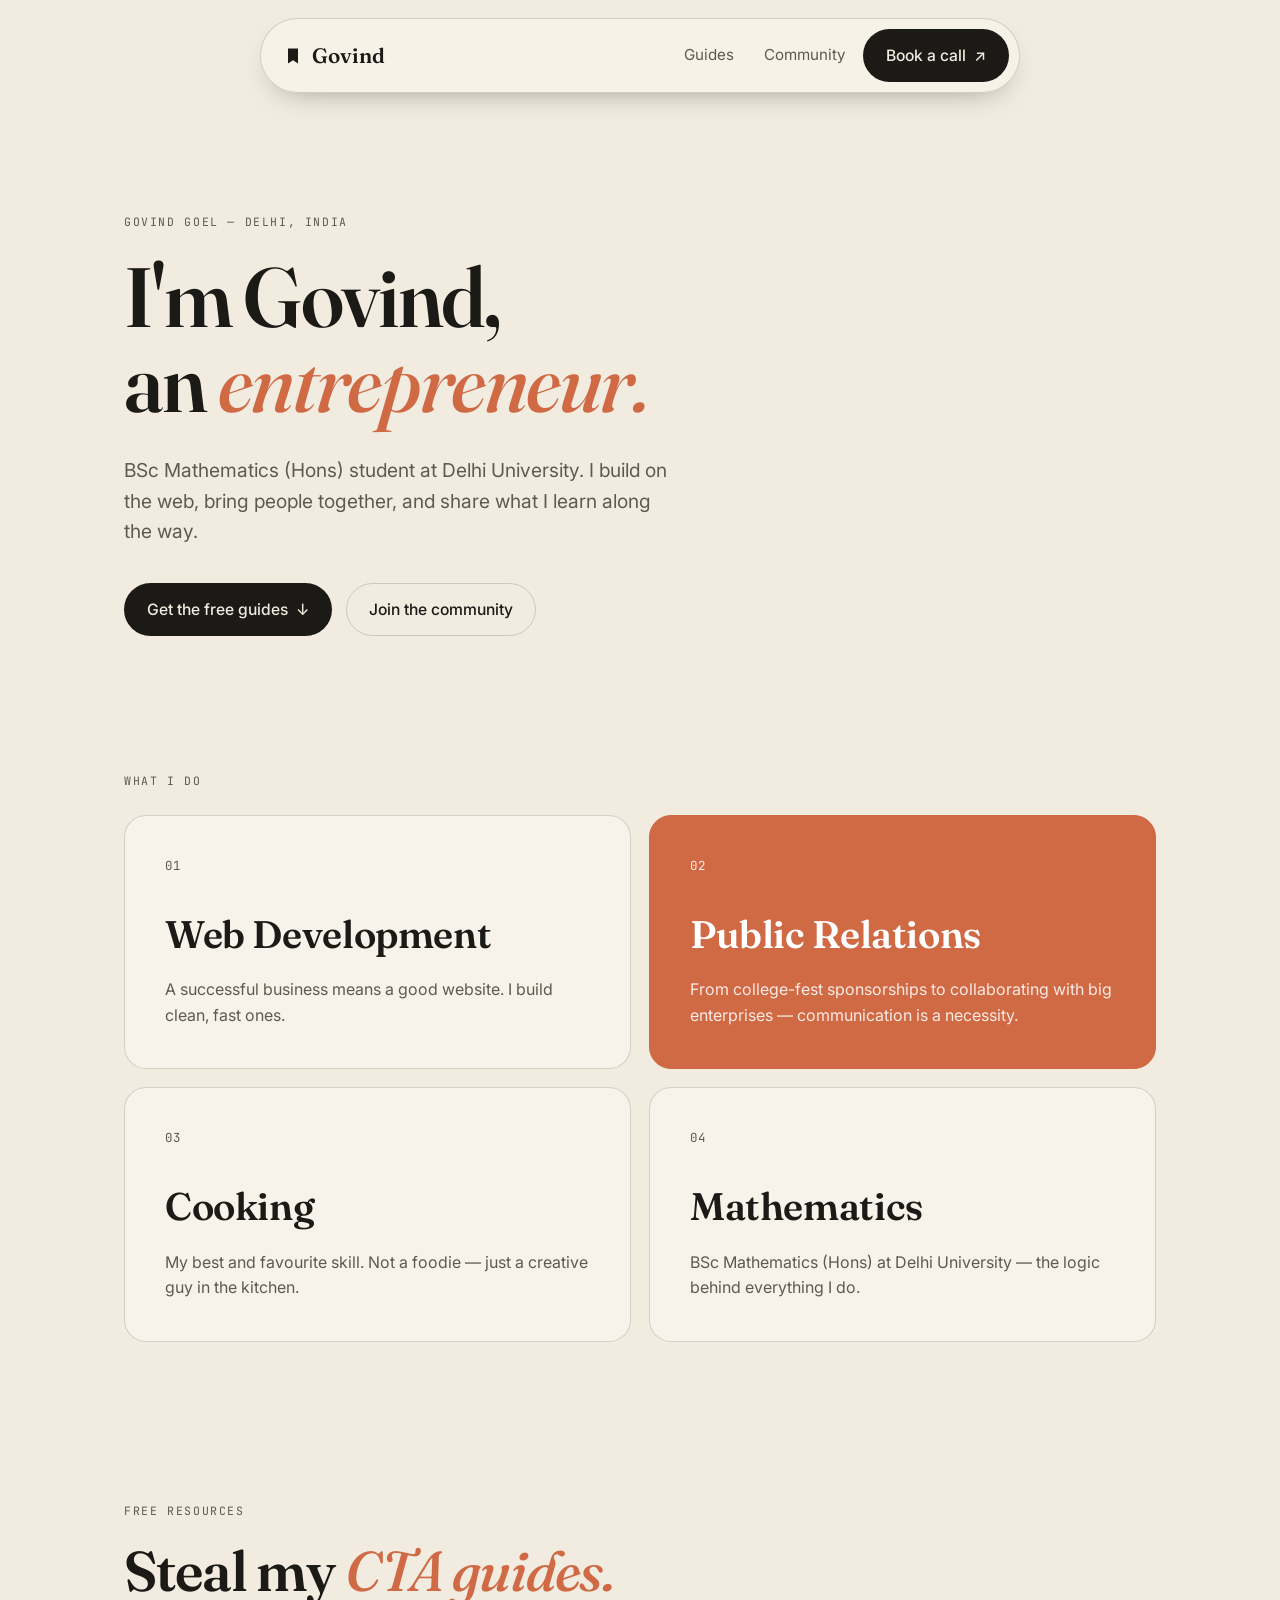
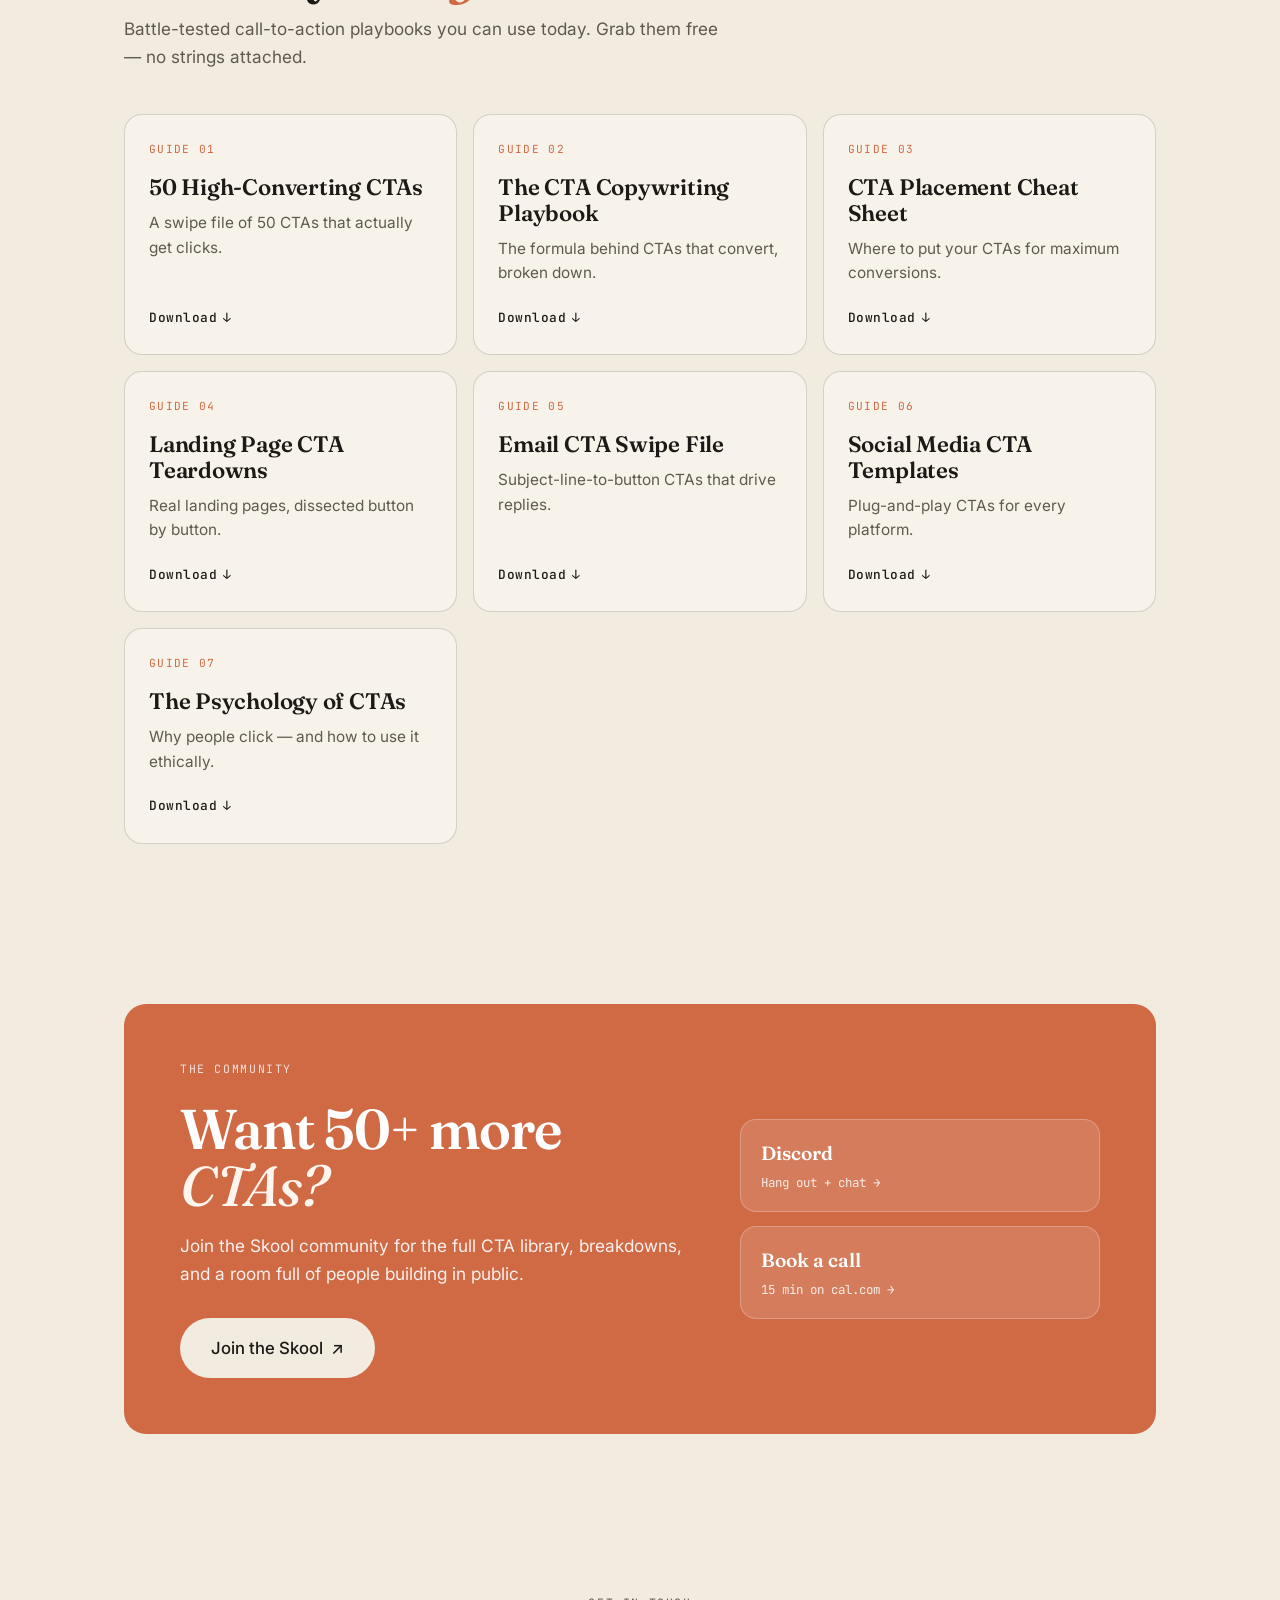
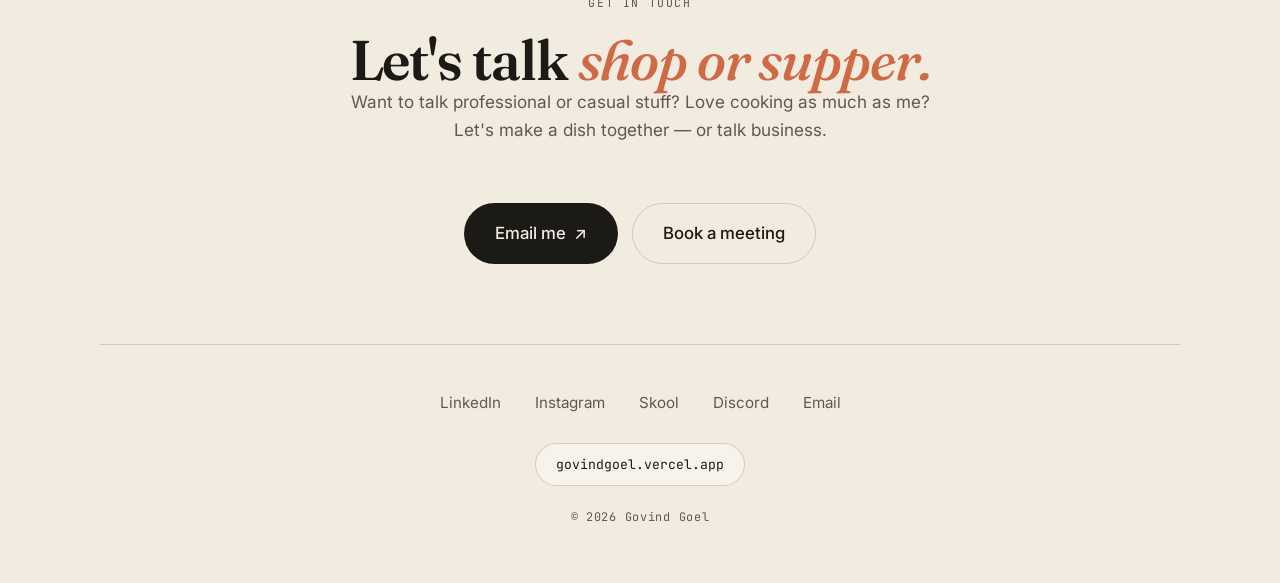
==== commit 8b946a83: "Add CTA guides section, Skool/Discord/cal.com links; use real site content - Restore real govindgoel" ====
--- a/index.html
+++ b/index.html
@@ -6,13 +6,13 @@
     </script>
     <meta charset="utf-8" />
     <meta name="viewport" content="width=device-width, initial-scale=1.0" />
-    <meta name="description" content="Govind Goel — entrepreneur, web developer, and BSc Mathematics (Hons) student at Delhi University. I build the product, and help the world notice." />
+    <meta name="description" content="Govind Goel — entrepreneur and BSc Mathematics (Hons) student at Delhi University. Free CTA guides, a Skool community, and a way to get in touch." />
     <meta name="author" content="Govind Goel" />
-    <meta property="og:title" content="Govind Goel — Entrepreneur & Builder" />
-    <meta property="og:description" content="I build the product. And help the world notice." />
+    <meta property="og:title" content="Govind Goel — Entrepreneur" />
+    <meta property="og:description" content="Free CTA guides + a community for people who want more." />
     <meta property="og:type" content="website" />
 
-    <title>Govind Goel — Entrepreneur & Builder</title>
+    <title>Govind Goel — Entrepreneur</title>
 
     <link rel="icon" type="image/svg+xml" href="favicon.svg" />
     <link rel="preconnect" href="https://fonts.googleapis.com" />
@@ -34,126 +34,176 @@
           </svg>
           <span>Govind</span>
         </a>
-        <a href="#contact" class="btn btn--dark">Book a chat <span aria-hidden="true">↗</span></a>
+        <nav class="nav__menu">
+          <a href="#guides">Guides</a>
+          <a href="#community">Community</a>
+          <!-- TODO: replace with your real cal.com link -->
+          <a href="https://cal.com/your-handle" target="_blank" rel="noopener" class="btn btn--dark">
+            Book a call <span aria-hidden="true">↗</span>
+          </a>
+        </nav>
       </div>
     </header>
 
     <main>
-      <!-- Hero -->
+      <!-- Hero (real govindgoel.vercel.app content) -->
       <section class="hero">
-        <p class="label">Govind Goel — Entrepreneur &amp; Builder</p>
+        <p class="label">Govind Goel — Delhi, India</p>
         <h1 class="display">
-          I build the product.<br />
-          And help the world <em>notice.</em>
+          I'm Govind,<br />
+          an <em>entrepreneur.</em>
         </h1>
         <p class="hero__lead">
-          BSc Mathematics (Hons) at Delhi University. I design fast websites,
-          close partnerships, and occasionally cook something worth sharing.
+          BSc Mathematics (Hons) student at Delhi University. I build on the web,
+          bring people together, and share what I learn along the way.
         </p>
         <div class="hero__actions">
-          <a href="#contact" class="btn btn--dark">Get in touch <span aria-hidden="true">↗</span></a>
-          <a href="#work" class="btn btn--outline">See what I do</a>
-        </div>
-      </section>
-
-      <!-- 2x2 numbered cards -->
-      <section class="section" id="work">
+          <a href="#guides" class="btn btn--dark">Get the free guides <span aria-hidden="true">↓</span></a>
+          <a href="#community" class="btn btn--outline">Join the community</a>
+        </div>
+      </section>
+
+      <!-- Skills tiles (real content) -->
+      <section class="section" id="about">
+        <p class="label section__label">What I do</p>
         <div class="grid">
           <article class="tile">
             <span class="tile__num">01</span>
-            <h2 class="tile__title">Builds</h2>
-            <p>Designs and ships clean, fast websites. A good business deserves a great site.</p>
+            <h2 class="tile__title">Web Development</h2>
+            <p>A successful business means a good website. I build clean, fast ones.</p>
           </article>
 
           <article class="tile tile--filled">
             <span class="tile__num">02</span>
-            <h2 class="tile__title">Connects</h2>
-            <p>From college-fest sponsorships to enterprise collabs — turning conversations into partnerships.</p>
+            <h2 class="tile__title">Public Relations</h2>
+            <p>From college-fest sponsorships to collaborating with big enterprises — communication is a necessity.</p>
           </article>
 
           <article class="tile">
             <span class="tile__num">03</span>
-            <h2 class="tile__title">Cooks</h2>
-            <p>Not a foodie — a creative in the kitchen, turning ingredients into something worth sharing.</p>
+            <h2 class="tile__title">Cooking</h2>
+            <p>My best and favourite skill. Not a foodie — just a creative guy in the kitchen.</p>
           </article>
 
           <article class="tile">
             <span class="tile__num">04</span>
-            <h2 class="tile__title">Studies</h2>
-            <p>BSc Mathematics (Hons) at Delhi University — sharpening the logic behind every decision.</p>
-          </article>
-        </div>
-      </section>
-
-      <!-- Dark product / philosophy panel -->
-      <section class="section">
-        <div class="panel">
-          <div class="panel__bar">
-            <span></span><span></span><span></span>
+            <h2 class="tile__title">Mathematics</h2>
+            <p>BSc Mathematics (Hons) at Delhi University — the logic behind everything I do.</p>
+          </article>
+        </div>
+      </section>
+
+      <!-- CTA Guides -->
+      <section class="section" id="guides">
+        <div class="guides__head">
+          <p class="label">Free resources</p>
+          <h2 class="display display--md">Steal my <em>CTA guides.</em></h2>
+          <p class="prose">
+            Battle-tested call-to-action playbooks you can use today. Grab them
+            free — no strings attached.
+          </p>
+        </div>
+
+        <div class="guides">
+          <!-- TODO: replace titles/descriptions + drop the real PDFs in /guides -->
+          <a class="guide" href="guides/guide-1.pdf" download>
+            <span class="guide__num">Guide 01</span>
+            <h3 class="guide__title">50 High-Converting CTAs</h3>
+            <p>A swipe file of 50 CTAs that actually get clicks.</p>
+            <span class="guide__dl">Download <span aria-hidden="true">↓</span></span>
+          </a>
+
+          <a class="guide" href="guides/guide-2.pdf" download>
+            <span class="guide__num">Guide 02</span>
+            <h3 class="guide__title">The CTA Copywriting Playbook</h3>
+            <p>The formula behind CTAs that convert, broken down.</p>
+            <span class="guide__dl">Download <span aria-hidden="true">↓</span></span>
+          </a>
+
+          <a class="guide" href="guides/guide-3.pdf" download>
+            <span class="guide__num">Guide 03</span>
+            <h3 class="guide__title">CTA Placement Cheat Sheet</h3>
+            <p>Where to put your CTAs for maximum conversions.</p>
+            <span class="guide__dl">Download <span aria-hidden="true">↓</span></span>
+          </a>
+
+          <a class="guide" href="guides/guide-4.pdf" download>
+            <span class="guide__num">Guide 04</span>
+            <h3 class="guide__title">Landing Page CTA Teardowns</h3>
+            <p>Real landing pages, dissected button by button.</p>
+            <span class="guide__dl">Download <span aria-hidden="true">↓</span></span>
+          </a>
+
+          <a class="guide" href="guides/guide-5.pdf" download>
+            <span class="guide__num">Guide 05</span>
+            <h3 class="guide__title">Email CTA Swipe File</h3>
+            <p>Subject-line-to-button CTAs that drive replies.</p>
+            <span class="guide__dl">Download <span aria-hidden="true">↓</span></span>
+          </a>
+
+          <a class="guide" href="guides/guide-6.pdf" download>
+            <span class="guide__num">Guide 06</span>
+            <h3 class="guide__title">Social Media CTA Templates</h3>
+            <p>Plug-and-play CTAs for every platform.</p>
+            <span class="guide__dl">Download <span aria-hidden="true">↓</span></span>
+          </a>
+
+          <a class="guide" href="guides/guide-7.pdf" download>
+            <span class="guide__num">Guide 07</span>
+            <h3 class="guide__title">The Psychology of CTAs</h3>
+            <p>Why people click — and how to use it ethically.</p>
+            <span class="guide__dl">Download <span aria-hidden="true">↓</span></span>
+          </a>
+        </div>
+      </section>
+
+      <!-- Community callout (Skool) -->
+      <section class="section" id="community">
+        <div class="callout">
+          <div class="callout__body">
+            <p class="label label--light">The community</p>
+            <h2 class="display display--md">Want 50+ more <em>CTAs?</em></h2>
+            <p class="callout__text">
+              Join the Skool community for the full CTA library, breakdowns,
+              and a room full of people building in public.
+            </p>
+            <!-- TODO: replace with your real Skool link -->
+            <a href="https://www.skool.com/your-community" target="_blank" rel="noopener" class="btn btn--paper btn--lg">
+              Join the Skool <span aria-hidden="true">↗</span>
+            </a>
           </div>
-          <div class="panel__lines" aria-hidden="true">
-            <i style="width: 60%"></i>
-            <i style="width: 38%"></i>
+          <div class="callout__links">
+            <!-- TODO: replace with your real Discord invite -->
+            <a href="https://discord.gg/your-invite" target="_blank" rel="noopener" class="chip">
+              <span class="chip__k">Discord</span>
+              <span class="chip__v">Hang out + chat →</span>
+            </a>
+            <!-- TODO: replace with your real cal.com link -->
+            <a href="https://cal.com/your-handle" target="_blank" rel="noopener" class="chip">
+              <span class="chip__k">Book a call</span>
+              <span class="chip__v">15 min on cal.com →</span>
+            </a>
           </div>
-          <div class="panel__box">
-            <code>
-              <span class="dot"></span> a good idea<br />
-              <span class="arrow">→</span> deserves to be seen
-            </code>
-          </div>
-          <div class="panel__lines" aria-hidden="true">
-            <i style="width: 72%"></i>
-            <i style="width: 45%"></i>
-          </div>
-        </div>
-      </section>
-
-      <!-- Editorial about -->
-      <section class="section" id="about">
-        <div class="editorial">
-          <div class="editorial__main">
-            <p class="label">About — Delhi, India</p>
-            <h2 class="display display--md">
-              Driven by curiosity,<br />
-              not <em>titles.</em>
-            </h2>
-            <p class="prose">
-              I'm Govind. I like turning ideas into real, working things —
-              a website, a partnership, a dish. I care about clean execution,
-              honest communication, and learning fast.
-            </p>
-            <p class="prose">
-              Math keeps me sharp, entrepreneurship keeps me moving, and the
-              kitchen keeps me sane. If you're building something interesting,
-              we'll probably get along.
-            </p>
-            <div class="meter">
-              <span class="meter__label">Currently</span>
-              <span class="meter__track"><i></i></span>
-              <span class="meter__val">open to collaborations</span>
-            </div>
-          </div>
-
-          <aside class="editorial__card">
-            <img src="images/Govind.png" alt="Portrait of Govind Goel" loading="lazy" />
-            <p class="editorial__caption">Govind Goel<br /><span>Entrepreneur &amp; Builder</span></p>
-          </aside>
-        </div>
-      </section>
-
-      <!-- Contact -->
+        </div>
+      </section>
+
+      <!-- Contact (real content) -->
       <section class="section contact" id="contact">
         <p class="label">Get in touch</p>
-        <h2 class="display display--md">
-          Let's make something <em>together.</em>
-        </h2>
+        <h2 class="display display--md">Let's talk <em>shop or supper.</em></h2>
         <p class="prose prose--center">
-          Love cooking as much as me? Let's make a dish — or talk business.
-          Either way, my inbox is open.
+          Want to talk professional or casual stuff? Love cooking as much as me?
+          Let's make a dish together — or talk business.
         </p>
-        <a class="btn btn--dark btn--lg" href="mailto:govindnarayangoel395@gmail.com">
-          Say hello <span aria-hidden="true">↗</span>
-        </a>
+        <div class="contact__actions">
+          <a class="btn btn--dark btn--lg" href="mailto:govindnarayangoel395@gmail.com">
+            Email me <span aria-hidden="true">↗</span>
+          </a>
+          <!-- TODO: replace with your real cal.com link -->
+          <a class="btn btn--outline btn--lg" href="https://cal.com/your-handle" target="_blank" rel="noopener">
+            Book a meeting
+          </a>
+        </div>
       </section>
     </main>
 
@@ -162,6 +212,10 @@
       <nav class="footer__links">
         <a href="https://www.linkedin.com/in/govind-goel-08886a194/" target="_blank" rel="noopener">LinkedIn</a>
         <a href="https://www.instagram.com/govind_goel/?hl=en" target="_blank" rel="noopener">Instagram</a>
+        <!-- TODO: replace with your real Skool link -->
+        <a href="https://www.skool.com/your-community" target="_blank" rel="noopener">Skool</a>
+        <!-- TODO: replace with your real Discord invite -->
+        <a href="https://discord.gg/your-invite" target="_blank" rel="noopener">Discord</a>
         <a href="mailto:govindnarayangoel395@gmail.com">Email</a>
       </nav>
       <div class="footer__pill">govindgoel.vercel.app</div>
--- a/CSS/styles.css
+++ b/CSS/styles.css
@@ -162,6 +162,26 @@
   height: 20px;
   fill: var(--ink);
 }
+.nav__menu {
+  display: flex;
+  align-items: center;
+  gap: 6px;
+}
+.nav__menu > a:not(.btn) {
+  font-size: 0.95rem;
+  color: var(--ink-soft);
+  padding: 8px 12px;
+  border-radius: 999px;
+  transition: color 0.2s;
+}
+.nav__menu > a:not(.btn):hover {
+  color: var(--ink);
+}
+@media (max-width: 600px) {
+  .nav__menu > a:not(.btn) {
+    display: none;
+  }
+}
 
 /* ---------- Hero ---------- */
 .hero {
@@ -233,6 +253,152 @@
 }
 .tile--filled .tile__title {
   color: #fff;
+}
+.section__label {
+  margin-bottom: 24px;
+}
+
+/* ---------- Buttons (paper variant) ---------- */
+.btn--paper {
+  background: var(--paper);
+  color: var(--ink);
+}
+.btn--paper:hover {
+  background: #fff;
+  transform: translateY(-2px);
+}
+
+/* ---------- CTA guides ---------- */
+.guides__head {
+  max-width: 640px;
+  margin-bottom: 44px;
+}
+.guides__head .display--md {
+  margin-bottom: 16px;
+}
+.guides {
+  display: grid;
+  grid-template-columns: repeat(auto-fill, minmax(260px, 1fr));
+  gap: 16px;
+}
+.guide {
+  display: flex;
+  flex-direction: column;
+  background: var(--paper-2);
+  border: 1px solid var(--line);
+  border-radius: 18px;
+  padding: 26px 24px;
+  min-height: 188px;
+  transition: transform 0.3s var(--ease), box-shadow 0.3s, border-color 0.3s;
+}
+.guide:hover {
+  transform: translateY(-4px);
+  border-color: rgba(207, 106, 69, 0.55);
+  box-shadow: 0 22px 40px -28px rgba(28, 26, 22, 0.55);
+}
+.guide__num {
+  font-family: var(--mono);
+  font-size: 0.7rem;
+  letter-spacing: 0.12em;
+  text-transform: uppercase;
+  color: var(--clay);
+  margin-bottom: 16px;
+}
+.guide__title {
+  font-family: var(--serif);
+  font-weight: 600;
+  font-size: 1.4rem;
+  line-height: 1.15;
+  letter-spacing: -0.01em;
+  margin: 0 0 10px;
+}
+.guide p {
+  margin: 0 0 auto;
+  color: var(--ink-soft);
+  font-size: 0.96rem;
+}
+.guide__dl {
+  margin-top: 22px;
+  font-family: var(--mono);
+  font-size: 0.8rem;
+  font-weight: 500;
+  letter-spacing: 0.04em;
+  color: var(--ink);
+  display: inline-flex;
+  align-items: center;
+  gap: 6px;
+  transition: gap 0.25s var(--ease), color 0.25s;
+}
+.guide:hover .guide__dl {
+  color: var(--clay);
+  gap: 12px;
+}
+
+/* ---------- Community callout ---------- */
+.callout {
+  background: var(--clay);
+  color: #fdf3ee;
+  border-radius: var(--radius);
+  padding: clamp(30px, 5vw, 56px);
+  display: grid;
+  grid-template-columns: 1.4fr 1fr;
+  gap: clamp(28px, 5vw, 56px);
+  align-items: center;
+}
+.label--light {
+  color: rgba(255, 255, 255, 0.8);
+}
+.callout .display em {
+  color: #fff5ef;
+  font-style: italic;
+}
+.callout .display {
+  color: #fff;
+}
+.callout__text {
+  color: rgba(255, 255, 255, 0.9);
+  font-size: 1.08rem;
+  max-width: 46ch;
+  margin: 18px 0 30px;
+}
+.callout__links {
+  display: flex;
+  flex-direction: column;
+  gap: 14px;
+}
+.chip {
+  display: flex;
+  flex-direction: column;
+  gap: 4px;
+  background: rgba(255, 255, 255, 0.12);
+  border: 1px solid rgba(255, 255, 255, 0.25);
+  border-radius: 16px;
+  padding: 18px 20px;
+  transition: background 0.25s, transform 0.25s var(--ease);
+}
+.chip:hover {
+  background: rgba(255, 255, 255, 0.2);
+  transform: translateY(-2px);
+}
+.chip__k {
+  font-family: var(--serif);
+  font-weight: 600;
+  font-size: 1.2rem;
+  color: #fff;
+}
+.chip__v {
+  font-family: var(--mono);
+  font-size: 0.78rem;
+  color: rgba(255, 255, 255, 0.85);
+}
+
+/* ---------- Contact actions ---------- */
+.contact__actions {
+  display: flex;
+  gap: 14px;
+  justify-content: center;
+  flex-wrap: wrap;
+  margin-top: 30px;
 }
 
 /* ---------- Dark panel ---------- */
@@ -430,13 +596,8 @@
   .grid {
     grid-template-columns: 1fr;
   }
-  .editorial {
+  .callout {
     grid-template-columns: 1fr;
-  }
-  .editorial__card {
-    max-width: 260px;
-    margin-inline: auto;
-    order: -1;
   }
   .hero__actions .btn {
     flex: 1 1 auto;
